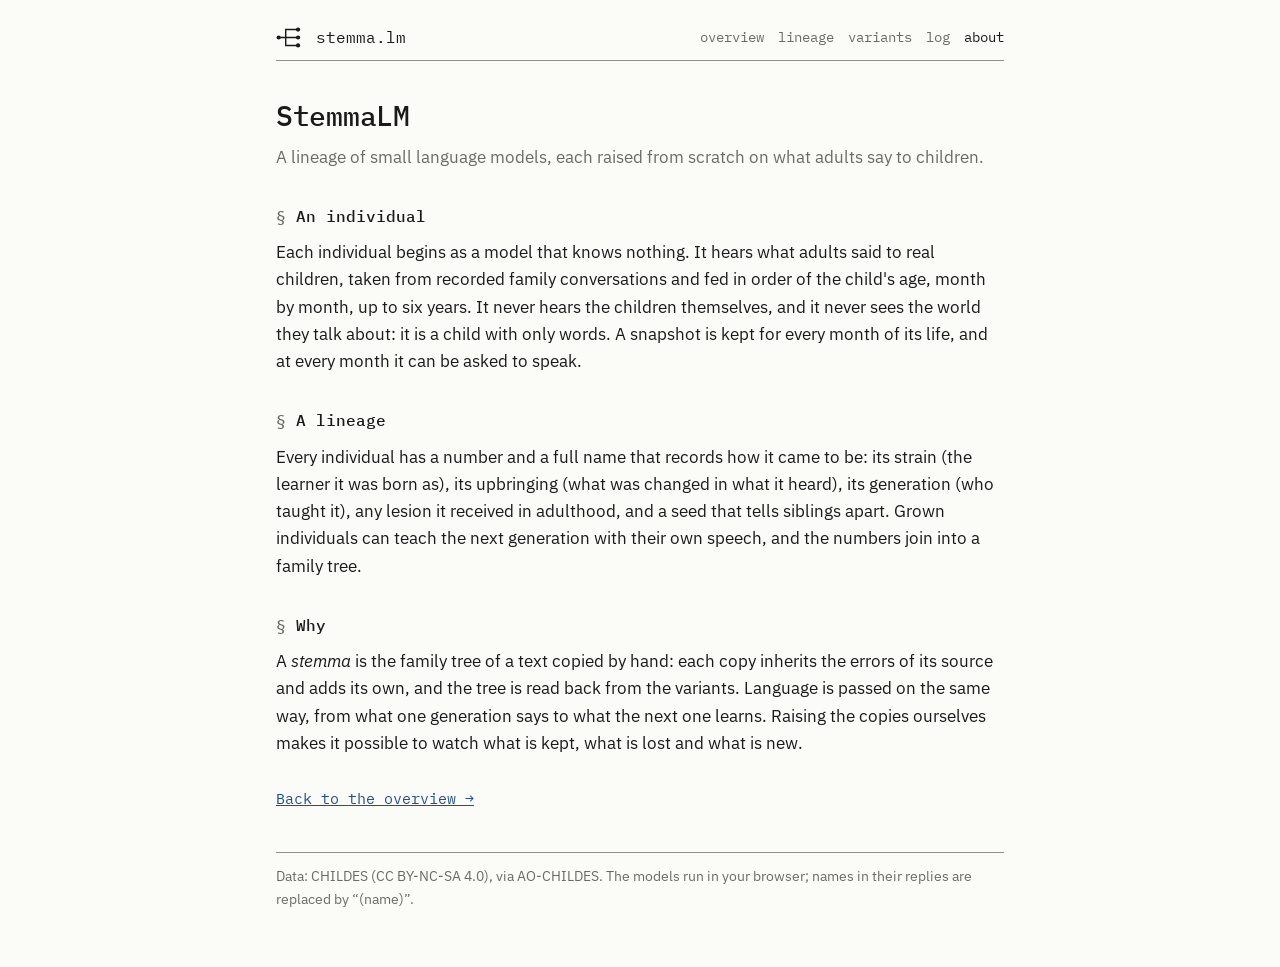
==== about.html @ 17fa03d5 "#10–#12: clones of #1–#3 at 72 months, raised on books plus family speech Co-Authored-By: Claude Opu" ====
<!doctype html>
<html lang="en">
<head>
<meta charset="utf-8">
<meta name="viewport" content="width=device-width,initial-scale=1">
<title>About · StemmaLM</title>
<meta name="description" content="A lineage of small language models, each raised from scratch on what adults say to children.">
<link rel="preconnect" href="https://fonts.googleapis.com">
<link rel="preconnect" href="https://fonts.gstatic.com" crossorigin>
<link rel="stylesheet" href="style.css?v=20261029092525">
<link rel="icon" href="logo.svg" type="image/svg+xml">
</head>
<body>
<div class="wrap">
  <div class="bar"></div>

  <h1>StemmaLM</h1>
  <div class="sub">A lineage of small language models, each raised from scratch on what adults say to children.</div>


  <h2>An individual</h2>
  <p>Each individual begins as a model that knows nothing. It hears what adults said to real children, taken from recorded family conversations and fed in order of the child's age, month by month, up to six years. It never hears the children themselves, and it never sees the world they talk about: it is a child with only words. A snapshot is kept for every month of its life, and at every month it can be asked to speak.</p>

  <h2>A lineage</h2>
  <p>Every individual has a number and a full name that records how it came to be: its strain (the learner it was born as), its upbringing (what was changed in what it heard), its generation (who taught it), any lesion it received in adulthood, and a seed that tells siblings apart. Grown individuals can teach the next generation with their own speech, and the numbers join into a family tree.</p>

  <h2>Why</h2>
  <p>A <em>stemma</em> is the family tree of a text copied by hand: each copy inherits the errors of its source and adds its own, and the tree is read back from the variants. Language is passed on the same way, from what one generation says to what the next one learns. Raising the copies ourselves makes it possible to watch what is kept, what is lost and what is new.</p>

  <a class="next" href="./">Back to the overview →</a>

  <footer>Data: CHILDES (CC BY-NC-SA 4.0), via AO-CHILDES. The models run in your browser; names in their replies are replaced by “(name)”.</footer>
</div>
<script type="module">
import { header } from "./site.js?v=20261029092525";
header("about");
</script>
</body>
</html>
---- style.css ----
@import url("https://fonts.googleapis.com/css2?family=IBM+Plex+Mono:wght@400;500&family=IBM+Plex+Sans:ital,wght@0,400;0,500;1,400&display=swap");
:root {
  --bg: #fbfbf8; --ink: #1a1a1a; --muted: #6a6a66; --rule: #8f8f8a; --faint: #d9d9d3;
  --grid: #ececE6; --head: #efefea; --link: #1f4f8f; --mark: #fff6d6;
  --font-body: "IBM Plex Sans", system-ui, sans-serif;
  --font-id: "IBM Plex Mono", ui-monospace, "SF Mono", Menlo, monospace;
  color-scheme: light;
}
* { box-sizing: border-box; }
body { margin: 0; background: var(--bg); color: var(--ink); font-family: var(--font-body); font-size: 16.5px; line-height: 1.65; }
.wrap { max-width: 760px; margin: 0 auto; padding: 24px 16px 56px; }
a { color: var(--link); }
p { margin: 0 0 12px; }
h1 { font-family: var(--font-id); font-size: 28px; font-weight: 500; margin: 0; letter-spacing: -0.01em; }
h2 { font-family: var(--font-id); font-size: 16px; font-weight: 500; margin: 32px 0 10px; }
h2::before { content: "§ "; color: var(--muted); }
hr { border: 0; border-top: 1px solid var(--rule); margin: 16px 0; }
.id { font-family: var(--font-id); font-size: 0.8em; font-variant-numeric: tabular-nums; }
.muted { color: var(--muted); }
.sub { color: var(--muted); margin-top: 4px; }

/* top bar: logo and wordmark left, links right */
.bar { display: flex; justify-content: space-between; align-items: center; gap: 12px; padding-bottom: 10px; border-bottom: 1px solid var(--rule); margin-bottom: 32px; }
.bar .home { display: flex; align-items: center; gap: 10px; text-decoration: none; color: var(--ink); font-family: var(--font-id); font-size: 16px; }
.bar .home svg { width: 30px; height: 25px; flex: none; }
.bar nav { font-family: var(--font-id); font-size: 13.5px; }
.bar nav a { margin-left: 14px; color: var(--muted); text-decoration: none; }
.bar nav a:hover { color: var(--ink); text-decoration: underline; }
.bar nav a[aria-current="page"] { color: var(--ink); }

/* grid paper: the banner and the lineage figure sit on it */
.paper { border: 1px solid var(--rule); padding: 12px 14px 10px; background-color: var(--bg);
  background-image: linear-gradient(var(--grid) 1px, transparent 1px), linear-gradient(90deg, var(--grid) 1px, transparent 1px);
  background-size: 16px 16px; }
.fig-cap { font-family: var(--font-id); font-size: 12.5px; color: var(--muted); margin: 0 0 6px; }
.fig svg { display: block; width: 100%; height: auto; }
.fig { color: var(--ink); }
.fig a { cursor: pointer; color: var(--ink); }
.fig a:hover text, .fig a:focus text { text-decoration: underline; }

.next { display: inline-block; margin-top: 18px; font-family: var(--font-id); font-size: 14.5px; }

/* individual */
dl.anat { display: grid; grid-template-columns: 7.5rem minmax(0, 1fr); gap: 4px 14px; margin: 8px 0 0; }
dl.anat dt { color: var(--muted); }
dl.anat dd { margin: 0; }
.age { margin: 8px 0 10px; display: grid; gap: 2px; max-width: 520px; }
.age input { width: 100%; accent-color: var(--link); }
.ticks { display: flex; justify-content: space-between; font-family: var(--font-id); font-size: 11px; color: var(--muted); }
.log { border: 1px solid var(--rule); min-height: 150px; max-height: 340px; overflow-y: auto; padding: 10px 12px; display: grid; gap: 4px; align-content: start; }
.line { display: grid; grid-template-columns: 7.5em minmax(0, 1fr); gap: 10px; }
.line .who { font-family: var(--font-id); font-size: 12px; color: var(--muted); padding-top: 3px; }
.line .text { overflow-wrap: anywhere; }
.empty { color: var(--muted); font-style: italic; padding-block: 36px; text-align: center; margin: 0; }
form { display: flex; gap: 8px; margin-top: 10px; }
form input { flex: 1; min-width: 0; font: inherit; color: var(--ink); background: var(--bg); border: 1px solid var(--rule); padding: 3px 6px; }
form button { font: inherit; color: var(--ink); background: var(--head); border: 1px solid var(--rule); padding: 3px 14px; cursor: pointer; }
form :disabled { opacity: 0.5; cursor: not-allowed; }
footer { font-size: 14px; color: var(--muted); margin-top: 40px; border-top: 1px solid var(--rule); padding-top: 12px; }

/* chat: message bubbles */
.chat { border: 1px solid var(--rule); background: var(--bg); max-width: 560px; }
.chat-head { display: flex; align-items: center; gap: 8px; padding: 9px 12px; border-bottom: 1px solid var(--faint); }
.chat-avatar { width: 22px; height: 22px; border-radius: 50%; background: var(--ink); flex: none; }
.chat-name { font-family: var(--font-id); font-weight: 500; }
.chat-sub { font-family: var(--font-id); font-size: 12.5px; color: var(--muted); }
.chat-log { display: flex; flex-direction: column; gap: 3px; padding: 14px 12px; height: 340px; overflow-y: auto; }
.chat-empty { margin: auto; color: var(--muted); font-size: 14px; }
.bubble { max-width: 78%; padding: 7px 12px; border-radius: 18px; line-height: 1.35; font-size: 15.5px; overflow-wrap: anywhere; }
.bubble.me { align-self: flex-end; background: #2f7cf6; color: #fff; }
.bubble.it { align-self: flex-start; background: var(--head); color: var(--ink); }
.bubble.me.tail { border-bottom-right-radius: 5px; margin-bottom: 6px; }
.bubble.it.tail { border-bottom-left-radius: 5px; margin-bottom: 6px; }
.bubble.typing { display: flex; gap: 4px; padding: 11px 13px; }
.bubble.typing span { width: 7px; height: 7px; border-radius: 50%; background: var(--muted); animation: blink 1.2s infinite ease-in-out; }
.bubble.typing span:nth-child(2) { animation-delay: 0.2s; }
.bubble.typing span:nth-child(3) { animation-delay: 0.4s; }
@keyframes blink { 0%, 80%, 100% { opacity: 0.25; } 40% { opacity: 1; } }
@media (prefers-reduced-motion: reduce) { .bubble.typing span { animation: none; opacity: 0.6; } }
.chat-compose { display: flex; gap: 8px; align-items: center; margin: 0; padding: 9px 10px; border-top: 1px solid var(--faint); }
.chat-compose input { flex: 1; min-width: 0; font: inherit; font-size: 15px; color: var(--ink); background: var(--bg); border: 1px solid var(--rule); border-radius: 18px; padding: 6px 14px; }
.chat-compose input:focus-visible { outline: 2px solid #2f7cf6; outline-offset: 0; }
.chat-compose button { width: 32px; height: 32px; flex: none; border-radius: 50%; border: 0; background: #2f7cf6; color: #fff; font-size: 17px; line-height: 1; cursor: pointer; padding: 0; }
.chat-compose button:disabled { opacity: 0.4; cursor: default; }

/* overview: a wider page with a hero, tiles, a registry table and two columns */
.wrap.wide { max-width: 1120px; }
.hero { display: grid; grid-template-columns: minmax(0, 0.9fr) minmax(0, 1.1fr); gap: 28px; align-items: start; }
.hero .lede { color: var(--ink); margin-top: 14px; }
.hero .links a { margin-right: 16px; font-family: var(--font-id); font-size: 14px; }
.hero-fig { margin-top: 4px; }
.tiles { display: grid; grid-template-columns: repeat(6, minmax(0, 1fr)); gap: 0; margin-top: 30px; border: 1px solid var(--rule); }
.tile { padding: 12px 14px; border-right: 1px solid var(--faint); }
.tile:last-child { border-right: 0; }
.tile-v { font-family: var(--font-id); font-size: 22px; font-weight: 500; letter-spacing: -0.01em; }
.tile-k { font-size: 13px; color: var(--muted); margin-top: 2px; }
.tbl-wrap { overflow-x: auto; }
table.reg { border-collapse: collapse; width: 100%; min-width: 760px; font-size: 14.5px; }
.reg th { font-family: var(--font-id); font-size: 12.5px; font-weight: 500; text-align: left; color: var(--muted);
  border-top: 1.5px solid var(--ink); border-bottom: 1px solid var(--ink); padding: 6px 10px 6px 0; white-space: nowrap; }
.reg td { padding: 6px 10px 6px 0; border-bottom: 1px solid var(--faint); white-space: nowrap; vertical-align: middle; }
.reg tbody tr { cursor: pointer; }
.reg tbody tr:hover td, .reg tbody tr:focus-visible td { background: var(--mark); outline: none; }
.reg tbody tr:last-child td { border-bottom: 1.5px solid var(--ink); }
.reg .mono, .mono { font-family: var(--font-id); font-size: 0.86em; }
.reg .num, .reg th.num { text-align: right; font-family: var(--font-id); font-variant-numeric: tabular-nums; }
.reg .spark { color: var(--ink); line-height: 0; }
.tbl-note { font-size: 13px; color: var(--muted); margin-top: 6px; }
.cols { display: grid; grid-template-columns: minmax(0, 1fr) minmax(0, 1fr); gap: 36px; }
.latest { list-style: none; padding: 0; margin: 0; }
.latest li { padding: 8px 0; border-bottom: 1px solid var(--faint); }
.latest a { text-decoration: none; color: var(--ink); }
.latest a:hover { text-decoration: underline; }
.log-id { color: var(--muted); margin-right: 6px; }
.steps { list-style: none; padding: 0; margin: 0; counter-reset: s; }
.steps li { padding: 8px 0 8px 0; border-bottom: 1px solid var(--faint); }
.step-k { display: inline-block; min-width: 4.6rem; font-family: var(--font-id); font-size: 13px; color: var(--muted); }
.prov { display: flex; flex-wrap: wrap; gap: 6px 22px; font-family: var(--font-id); font-size: 12px; }
@media (max-width: 860px) {
  .hero, .cols { grid-template-columns: minmax(0, 1fr); }
  .tiles { grid-template-columns: repeat(3, minmax(0, 1fr)); }
  .tile:nth-child(3) { border-right: 0; }
  .tile:nth-child(-n+3) { border-bottom: 1px solid var(--faint); }
}
@media (max-width: 560px) {
  .bar { flex-wrap: wrap; row-gap: 6px; }
  .bar nav a { margin-left: 0; margin-right: 12px; font-size: 13px; }
}

/* the lineage map */
.map { position: relative; height: var(--map-h, 340px); border: 1px solid var(--rule); background: var(--bg); overflow: hidden; }
.map > svg { display: block; width: 100%; height: 100%; touch-action: none; cursor: grab; user-select: none; -webkit-user-select: none; }
.map.dragging > svg { cursor: grabbing; }
.map a { cursor: pointer; }
.map-ui { position: absolute; right: 8px; top: 8px; display: flex; flex-direction: column; border: 1px solid var(--rule); background: var(--bg); }
.map-ui button { width: 28px; height: 28px; border: 0; border-bottom: 1px solid var(--faint); background: none; color: var(--ink); font: 15px/1 var(--font-id); cursor: pointer; padding: 0; }
.map-ui button:last-child { border-bottom: 0; }
.map-ui button:hover { background: var(--head); }
.map-hint { position: absolute; left: 50%; bottom: 8px; transform: translateX(-50%); font: 11.5px var(--font-id); color: var(--muted); background: var(--bg); border: 1px solid var(--faint); padding: 2px 8px; opacity: 0; transition: opacity .2s; pointer-events: none; white-space: nowrap; }
.map.show-hint .map-hint { opacity: 1; }
.map-card { position: absolute; width: 236px; background: var(--bg); border: 1px solid var(--ink); box-shadow: 3px 3px 0 var(--faint); padding: 10px 12px; font-size: 13px; line-height: 1.45; z-index: 2; }
.map-card .card-n { font: 500 18px var(--font-id); }
.map-card .card-id { font: 12px var(--font-id); color: var(--muted); margin-bottom: 6px; }
.map-card .kv { display: flex; justify-content: space-between; gap: 10px; border-top: 1px dotted var(--faint); padding: 2px 0; }
.map-card .kv span:first-child { color: var(--muted); }
.map-card .kv span:last-child { font-family: var(--font-id); font-size: 12px; text-align: right; }
.map-card .card-spark { display: flex; align-items: center; gap: 6px; margin-top: 6px; font: 11px var(--font-id); color: var(--muted); }
.map-card .card-spark svg { width: 120px; height: 24px; color: var(--ink); }
.map-card .card-go { display: inline-block; margin-top: 6px; font: 12.5px var(--font-id); }
@media (max-width: 560px) { .map { --map-h: 280px; } }

.map-legend { display: flex; flex-wrap: wrap; gap: 2px 16px; padding: 6px 0 0; font: 11.5px/1.6 var(--font-id); color: var(--muted); }
.map-legend div { display: flex; align-items: center; gap: 6px; }
.map-legend svg { color: var(--ink); width: 26px; height: 12px; flex: none; }
.map-hint { bottom: auto; top: 8px; }

/* variants */
.var-top { align-items: start; }
.var-tools { display: flex; flex-wrap: wrap; gap: 8px 18px; align-items: center; font: 13px var(--font-id); margin-bottom: 8px; }
.var-tools select, .var-tools input { font: 13px var(--font-id); padding: 3px 6px; border: 1px solid var(--rule); background: var(--bg); color: var(--ink); }
.reg.var tr { cursor: pointer; }
.reg.var tr.on td { background: var(--mark); }
.kv-big { display: flex; gap: 24px; margin: 6px 0 10px; flex-wrap: wrap; }
.kv-big div { display: flex; flex-direction: column; }
.kv-big .big { font: 500 28px var(--font-id); }
.kv-big span:last-child { font-size: 13px; color: var(--muted); }
.dose { display: grid; grid-template-columns: 64px 1fr 56px; gap: 8px; align-items: center; font-size: 12.5px; margin: 2px 0; }
.dose-bar { height: 10px; border: 1px solid var(--rule); }
.dose-bar span { display: block; height: 100%; background: var(--ink); }
.muted { color: var(--muted); }
.small { font-size: 12.5px; }
@media (max-width: 560px) { .bar nav { display: flex; flex-wrap: wrap; row-gap: 2px; } }
.reg.var tr.ex-row { cursor: default; }
.reg.var tr.ex-row td { background: var(--bg); padding: 10px 8px 14px; white-space: normal; }
.ex-grid { display: grid; grid-template-columns: repeat(3, minmax(0, 1fr)); gap: 18px; }
.ex-col h3 { font: 500 12.5px var(--font-id); margin: 0 0 6px; color: var(--muted); }
.ex-item { border-left: 2px solid var(--faint); padding: 2px 0 2px 8px; margin: 0 0 8px; font-size: 13.5px; line-height: 1.45; }
.ex-meta { font: 11px var(--font-id); color: var(--muted); }
.ex-ctx { color: var(--muted); }
.sent mark { background: var(--mark); color: var(--ink); outline: 1px solid #e3c25b; padding: 0 1px; }
.sent .lapse { text-decoration: underline; text-decoration-thickness: 1.5px; text-underline-offset: 2px; }
@media (max-width: 820px) { .ex-grid { grid-template-columns: minmax(0, 1fr); } }
@media (max-width: 820px) { .reg.var tr.ex-row td > * { position: sticky; left: 0; max-width: calc(100vw - 48px); } }
.edge-pick { display: inline-flex; border: 1px solid var(--rule); }
.edge-pick button { font: 13px var(--font-id); padding: 3px 10px; border: 0; border-right: 1px solid var(--rule); background: var(--bg); color: var(--ink); cursor: pointer; }
.edge-pick button:last-child { border-right: 0; }
.edge-pick button.on { background: var(--ink); color: var(--bg); }
.ex-grid.four { grid-template-columns: repeat(4, minmax(0, 1fr)); }
@media (max-width: 1000px) { .ex-grid.four { grid-template-columns: repeat(2, minmax(0, 1fr)); } }
@media (max-width: 620px) { .ex-grid.four { grid-template-columns: minmax(0, 1fr); } }
.reg td.strong { font-weight: 500; }
.dose { grid-template-columns: 112px 1fr 150px; }

/* life phases on the age slider */
:root { --p0: #cfcfc6; --p1: #8fb0e6; --p2: #93d1b2; }
.age input[type=range] { -webkit-appearance: none; appearance: none; height: 6px; border-radius: 3px; }
.age input[type=range]::-webkit-slider-thumb { -webkit-appearance: none; width: 16px; height: 16px; border-radius: 50%; background: var(--ink); border: 2px solid var(--bg); cursor: pointer; }
.age input[type=range]::-moz-range-thumb { width: 14px; height: 14px; border-radius: 50%; background: var(--ink); border: 2px solid var(--bg); cursor: pointer; }
.age input[type=range]::-moz-range-track { background: transparent; }
.phases { display: flex; font: 11px var(--font-id); color: var(--muted); margin-top: 2px; }
.phases span { border-top: 3px solid; padding-top: 2px; white-space: nowrap; overflow: hidden; text-overflow: ellipsis; }
.phases .p0 { border-color: var(--p0); }
.phases .p1 { border-color: var(--p1); }
.phases .p2 { border-color: var(--p2); }
.cmp-ages { display: flex; gap: 16px; flex-wrap: wrap; font: 13px var(--font-id); margin-bottom: 8px; }
.cmp-ages select { font: 13px var(--font-id); padding: 3px 6px; border: 1px solid var(--rule); background: var(--bg); color: var(--ink); }
.cmp-compose { border: 1px solid var(--rule); }
.cmp-log { margin-top: 10px; }
.cmp-item { border-top: 1px solid var(--faint); padding: 8px 0; }
.cmp-adult { font-size: 14.5px; margin-bottom: 6px; }
.cmp-pair { display: grid; grid-template-columns: minmax(0, 1fr) minmax(0, 1fr); gap: 12px; }
.cmp-cell { border-left: 2px solid var(--faint); padding-left: 8px; font-size: 14.5px; line-height: 1.45; }
.ind-top, .ind-talk { align-items: start; }
.ind-talk .chat, .ind-talk .age { max-width: none; }
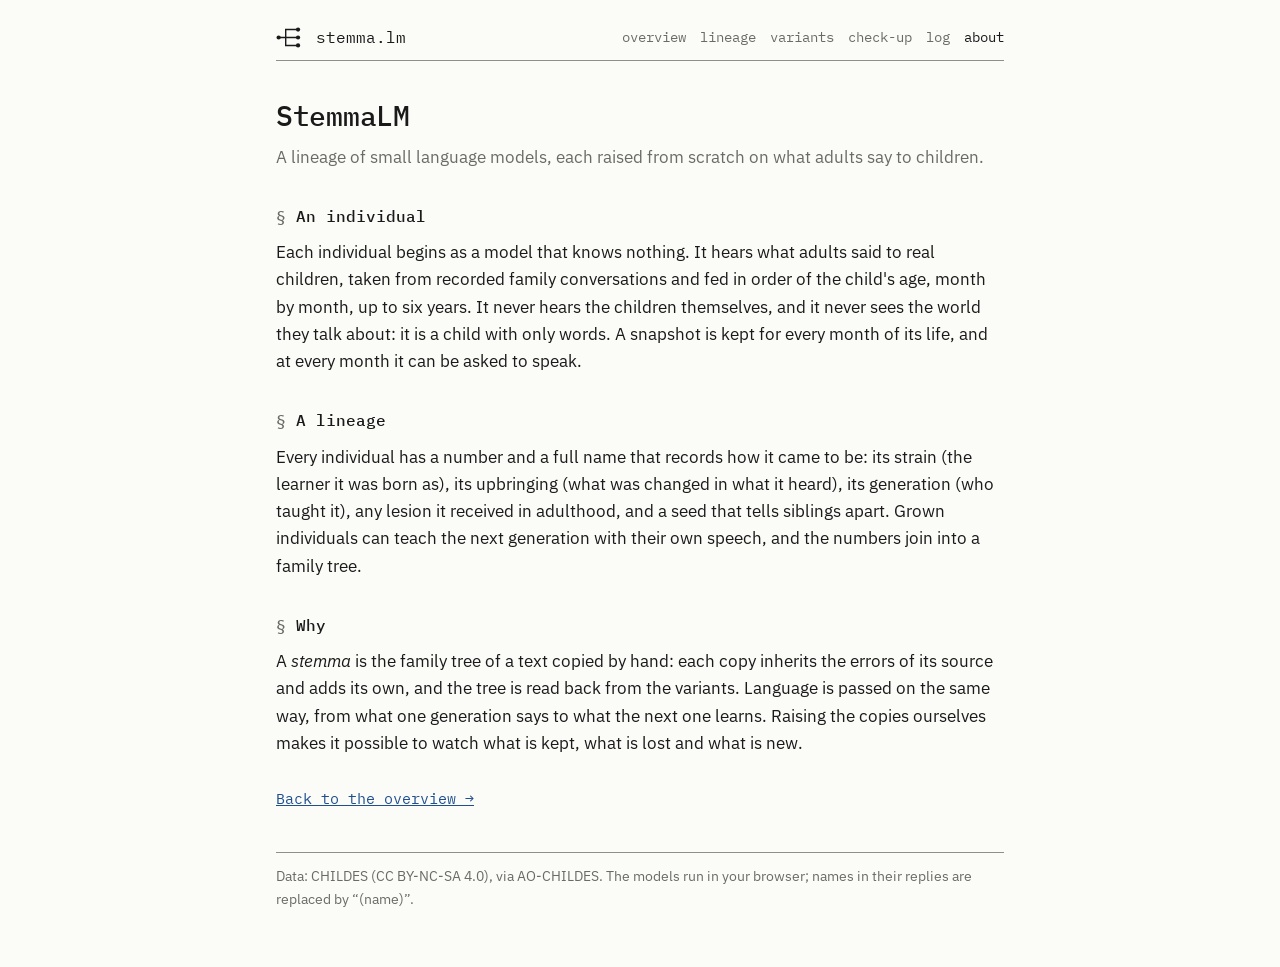
==== commit f77478d8: "Check-up page: agreement, past tense and plural over age Co-Authored-By: Claude Opus 5.5 <noreply@an" ====
--- a/about.html
+++ b/about.html
@@ -7,7 +7,7 @@
 <meta name="description" content="A lineage of small language models, each raised from scratch on what adults say to children.">
 <link rel="preconnect" href="https://fonts.googleapis.com">
 <link rel="preconnect" href="https://fonts.gstatic.com" crossorigin>
-<link rel="stylesheet" href="style.css?v=20261029092525">
+<link rel="stylesheet" href="style.css?v=20261029104703">
 <link rel="icon" href="logo.svg" type="image/svg+xml">
 </head>
 <body>
@@ -32,7 +32,7 @@
   <footer>Data: CHILDES (CC BY-NC-SA 4.0), via AO-CHILDES. The models run in your browser; names in their replies are replaced by “(name)”.</footer>
 </div>
 <script type="module">
-import { header } from "./site.js?v=20261029092525";
+import { header } from "./site.js?v=20261029104703";
 header("about");
 </script>
 </body>
--- a/style.css
+++ b/style.css
@@ -212,3 +212,19 @@
 .cmp-cell { border-left: 2px solid var(--faint); padding-left: 8px; font-size: 14.5px; line-height: 1.45; }
 .ind-top, .ind-talk { align-items: start; }
 .ind-talk .chat, .ind-talk .age { max-width: none; }
+
+/* check-up */
+.ck-lede { max-width: 74ch; }
+.ck-tools { display: flex; flex-wrap: wrap; gap: 6px; margin: 14px 0 10px; }
+.ck-tools button { display: inline-flex; align-items: center; gap: 6px; font: 12.5px var(--font-id); padding: 3px 9px; border: 1px solid var(--rule); background: var(--bg); color: var(--muted); cursor: pointer; }
+.ck-tools button.on { color: var(--ink); border-color: var(--ink); }
+.ck-tools .sw { width: 14px; height: 3px; display: inline-block; }
+.ck-tools button:not(.on) .sw { opacity: 0.25; }
+.ck-grid { display: grid; grid-template-columns: repeat(3, minmax(0, 1fr)); gap: 22px 26px; }
+@media (max-width: 960px) { .ck-grid { grid-template-columns: repeat(2, minmax(0, 1fr)); } }
+@media (max-width: 600px) { .ck-grid { grid-template-columns: minmax(0, 1fr); } }
+.ck-panel h3 { font: 500 14px var(--font-id); margin: 0 0 2px; }
+.ck-ex { font-size: 12.5px; margin: 0 0 4px; min-height: 2.6em; }
+.ck-panel svg { width: 100%; height: auto; display: block; }
+.ck-panel .ax { font: 10px var(--font-id); fill: var(--muted); }
+.ck-line:hover { stroke-width: 2.4; opacity: 1; }
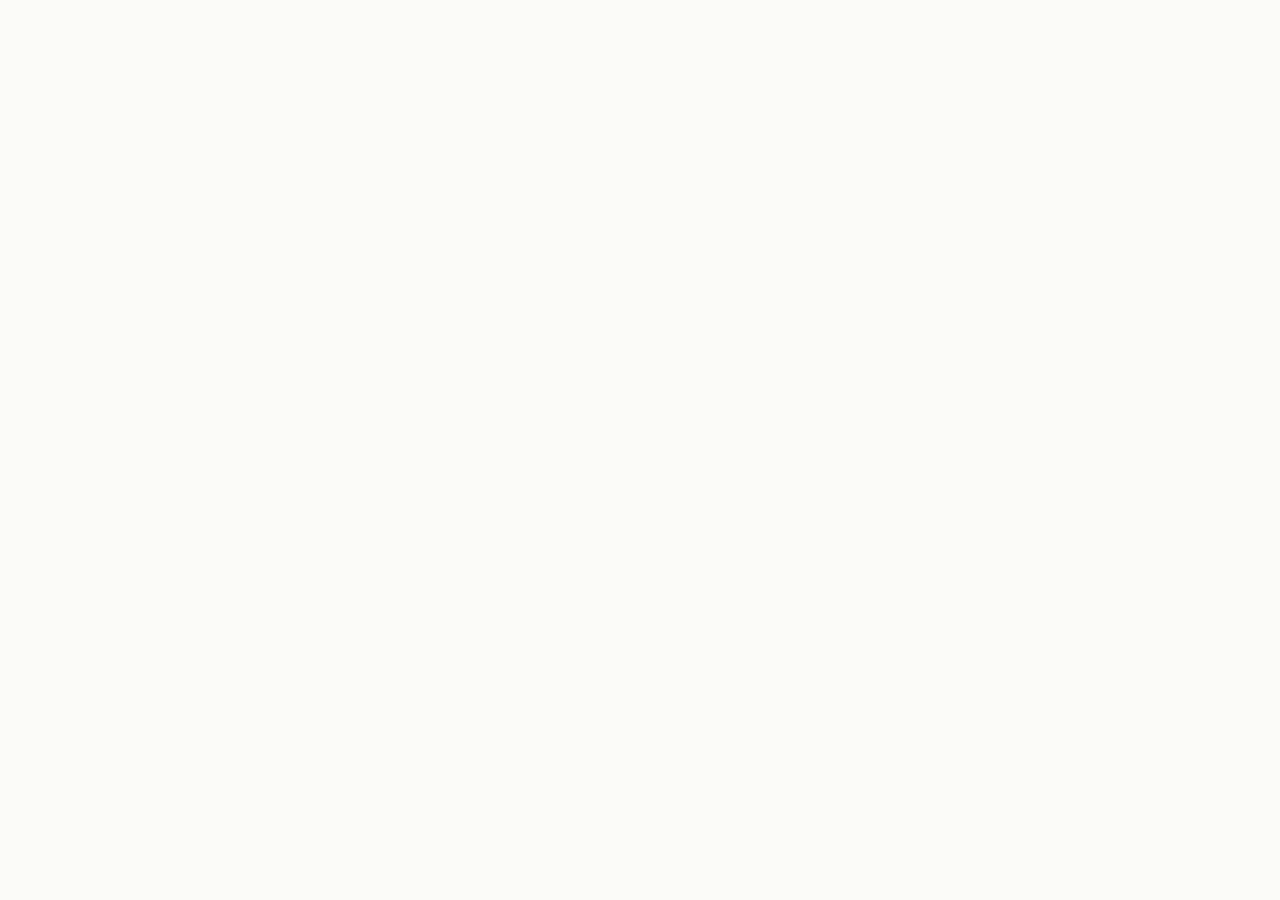
==== commit bb5ec876: "About folded into the overview; zoom controls under the map Co-Authored-By: Claude Opus 5.5 <noreply" ====
--- a/about.html
+++ b/about.html
@@ -1,39 +1,3 @@
 <!doctype html>
-<html lang="en">
-<head>
-<meta charset="utf-8">
-<meta name="viewport" content="width=device-width,initial-scale=1">
-<title>About · StemmaLM</title>
-<meta name="description" content="A lineage of small language models, each raised from scratch on what adults say to children.">
-<link rel="preconnect" href="https://fonts.googleapis.com">
-<link rel="preconnect" href="https://fonts.gstatic.com" crossorigin>
-<link rel="stylesheet" href="style.css?v=20261029104703">
-<link rel="icon" href="logo.svg" type="image/svg+xml">
-</head>
-<body>
-<div class="wrap">
-  <div class="bar"></div>
-
-  <h1>StemmaLM</h1>
-  <div class="sub">A lineage of small language models, each raised from scratch on what adults say to children.</div>
-
-
-  <h2>An individual</h2>
-  <p>Each individual begins as a model that knows nothing. It hears what adults said to real children, taken from recorded family conversations and fed in order of the child's age, month by month, up to six years. It never hears the children themselves, and it never sees the world they talk about: it is a child with only words. A snapshot is kept for every month of its life, and at every month it can be asked to speak.</p>
-
-  <h2>A lineage</h2>
-  <p>Every individual has a number and a full name that records how it came to be: its strain (the learner it was born as), its upbringing (what was changed in what it heard), its generation (who taught it), any lesion it received in adulthood, and a seed that tells siblings apart. Grown individuals can teach the next generation with their own speech, and the numbers join into a family tree.</p>
-
-  <h2>Why</h2>
-  <p>A <em>stemma</em> is the family tree of a text copied by hand: each copy inherits the errors of its source and adds its own, and the tree is read back from the variants. Language is passed on the same way, from what one generation says to what the next one learns. Raising the copies ourselves makes it possible to watch what is kept, what is lost and what is new.</p>
-
-  <a class="next" href="./">Back to the overview →</a>
-
-  <footer>Data: CHILDES (CC BY-NC-SA 4.0), via AO-CHILDES. The models run in your browser; names in their replies are replaced by “(name)”.</footer>
-</div>
-<script type="module">
-import { header } from "./site.js?v=20261029104703";
-header("about");
-</script>
-</body>
-</html>
+<html lang="en"><head><meta charset="utf-8"><meta http-equiv="refresh" content="0; url=./#about"><title>StemmaLM</title><link rel="canonical" href="./#about"></head>
+<body><p><a href="./#about">StemmaLM — about</a></p></body></html>
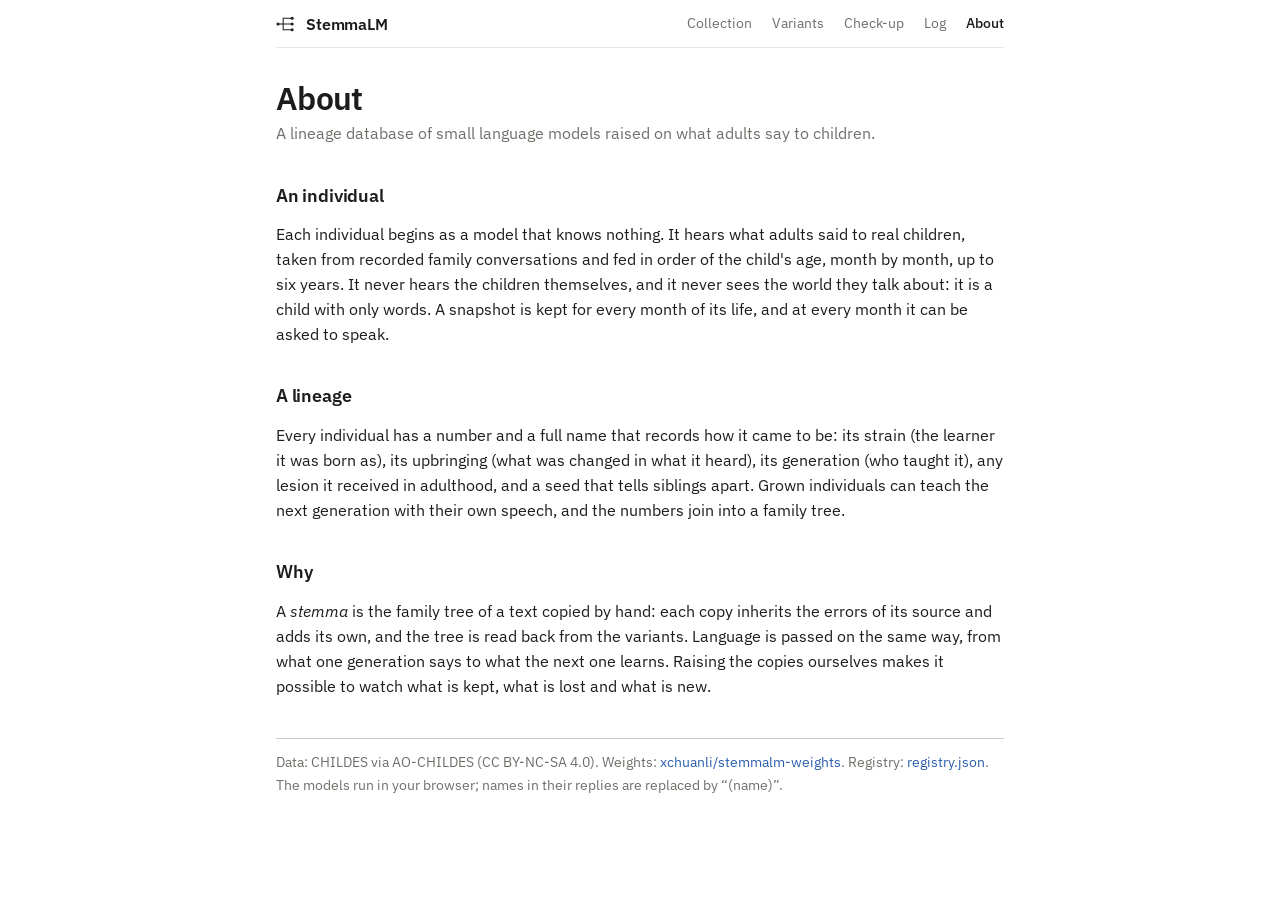
==== commit 79195d23: "Collection homepage: index, lineage and record linked; About page; aligned check-up pairs Co-Authore" ====
--- a/about.html
+++ b/about.html
@@ -1,3 +1,36 @@
 <!doctype html>
-<html lang="en"><head><meta charset="utf-8"><meta http-equiv="refresh" content="0; url=./#about"><title>StemmaLM</title><link rel="canonical" href="./#about"></head>
-<body><p><a href="./#about">StemmaLM — about</a></p></body></html>
+<html lang="en">
+<head>
+<meta charset="utf-8">
+<meta name="viewport" content="width=device-width,initial-scale=1">
+<title>About · StemmaLM</title>
+<link rel="stylesheet" href="style.css?v=20261029131443">
+<link rel="icon" href="logo.svg" type="image/svg+xml">
+</head>
+<body>
+<div class="wrap">
+  <div class="bar"></div>
+  <h1>About</h1>
+  <p class="sub">A lineage database of small language models raised on what adults say to children.</p>
+
+    <div>
+      <h2>An individual</h2>
+      <p>Each individual begins as a model that knows nothing. It hears what adults said to real children, taken from recorded family conversations and fed in order of the child's age, month by month, up to six years. It never hears the children themselves, and it never sees the world they talk about: it is a child with only words. A snapshot is kept for every month of its life, and at every month it can be asked to speak.</p>
+    </div>
+    <div>
+      <h2>A lineage</h2>
+      <p>Every individual has a number and a full name that records how it came to be: its strain (the learner it was born as), its upbringing (what was changed in what it heard), its generation (who taught it), any lesion it received in adulthood, and a seed that tells siblings apart. Grown individuals can teach the next generation with their own speech, and the numbers join into a family tree.</p>
+    </div>
+    <div>
+      <h2>Why</h2>
+      <p>A <em>stemma</em> is the family tree of a text copied by hand: each copy inherits the errors of its source and adds its own, and the tree is read back from the variants. Language is passed on the same way, from what one generation says to what the next one learns. Raising the copies ourselves makes it possible to watch what is kept, what is lost and what is new.</p>
+    </div>
+  
+  <footer>Data: CHILDES via AO-CHILDES (CC BY-NC-SA 4.0). Weights: <a href="https://huggingface.co/xchuanli/stemmalm-weights">xchuanli/stemmalm-weights</a>. Registry: <a href="registry.json">registry.json</a>. The models run in your browser; names in their replies are replaced by “(name)”.</footer>
+</div>
+<script type="module">
+import { header } from "./site.js?v=20261029131443";
+header("about");
+</script>
+</body>
+</html>
--- a/style.css
+++ b/style.css
@@ -0,0 +1,245 @@
+@import url("https://fonts.googleapis.com/css2?family=IBM+Plex+Mono:wght@400;500&family=IBM+Plex+Sans:ital,wght@0,400;0,500;0,600;1,400&display=swap");
+:root {
+  --bg: #ffffff; --ink: #1c1c1a; --muted: #6f6f6a; --rule: #c9c8c2; --faint: #e7e6e1;
+  --grid: #f1f0ec; --head: #f6f5f1; --link: #2b5fae; --mark: #fff3cf;
+  --font-body: "IBM Plex Sans", system-ui, sans-serif;
+  --font-id: "IBM Plex Mono", ui-monospace, "SF Mono", Menlo, monospace;
+  color-scheme: light;
+}
+* { box-sizing: border-box; }
+body { margin: 0; background: var(--bg); color: var(--ink); font-family: var(--font-body); font-size: 15.5px; line-height: 1.6; }
+.wrap { max-width: 760px; margin: 0 auto; padding: 24px 16px 56px; }
+a { color: var(--link); text-decoration: none; }
+a:hover { text-decoration: underline; }
+p { margin: 0 0 12px; }
+h1 { font-family: var(--font-body); font-size: 32px; font-weight: 600; margin: 0; letter-spacing: -0.02em; line-height: 1.15; }
+h2 { font-family: var(--font-body); font-size: 18px; font-weight: 600; margin: 36px 0 12px; letter-spacing: -0.01em; }
+hr { border: 0; border-top: 1px solid var(--rule); margin: 16px 0; }
+.id { font-family: var(--font-id); font-size: 0.8em; font-variant-numeric: tabular-nums; }
+.muted { color: var(--muted); }
+.sub { color: var(--muted); margin-top: 4px; }
+
+/* top bar: logo and wordmark left, links right */
+.bar { display: flex; justify-content: space-between; align-items: center; gap: 12px; height: 48px; border-bottom: 1px solid var(--faint); margin: -24px 0 32px; }
+.bar .home { display: flex; align-items: center; gap: 8px; text-decoration: none; color: var(--ink); font: 600 16px var(--font-body); letter-spacing: -0.01em; }
+.bar .home svg { width: 22px; height: 18px; flex: none; }
+.bar nav { font-family: var(--font-body); font-size: 13.5px; }
+.bar nav a { margin-left: 20px; color: var(--muted); text-decoration: none; }
+.bar nav a:hover { color: var(--ink); text-decoration: underline; }
+.bar nav a[aria-current="page"] { color: var(--ink); font-weight: 500; }
+
+/* grid paper: the banner and the lineage figure sit on it */
+.paper { border: 1px solid var(--rule); padding: 12px 14px 10px; background-color: var(--bg);
+  background-image: linear-gradient(var(--grid) 1px, transparent 1px), linear-gradient(90deg, var(--grid) 1px, transparent 1px);
+  background-size: 16px 16px; }
+.fig-cap { font-family: var(--font-body); font-size: 13px; color: var(--muted); margin: 0 0 6px; }
+.fig svg { display: block; width: 100%; height: auto; }
+.fig { color: var(--ink); }
+.fig a { cursor: pointer; color: var(--ink); }
+.fig a:hover text, .fig a:focus text { text-decoration: underline; }
+
+.next { display: inline-block; margin-top: 18px; font-family: var(--font-id); font-size: 14.5px; }
+
+/* individual */
+dl.anat { display: grid; grid-template-columns: 7.5rem minmax(0, 1fr); gap: 4px 14px; margin: 8px 0 0; }
+dl.anat dt { color: var(--muted); }
+dl.anat dd { margin: 0; }
+.age { margin: 8px 0 10px; display: grid; gap: 2px; max-width: 520px; }
+.age input { width: 100%; accent-color: var(--link); }
+.ticks { display: flex; justify-content: space-between; font-family: var(--font-id); font-size: 11px; color: var(--muted); }
+.log { border: 1px solid var(--rule); min-height: 150px; max-height: 340px; overflow-y: auto; padding: 10px 12px; display: grid; gap: 4px; align-content: start; }
+.line { display: grid; grid-template-columns: 7.5em minmax(0, 1fr); gap: 10px; }
+.line .who { font-family: var(--font-id); font-size: 12px; color: var(--muted); padding-top: 3px; }
+.line .text { overflow-wrap: anywhere; }
+.empty { color: var(--muted); font-style: italic; padding-block: 36px; text-align: center; margin: 0; }
+form { display: flex; gap: 8px; margin-top: 10px; }
+form input { flex: 1; min-width: 0; font: inherit; color: var(--ink); background: var(--bg); border: 1px solid var(--rule); padding: 3px 6px; }
+form button { font: inherit; color: var(--ink); background: var(--head); border: 1px solid var(--rule); padding: 3px 14px; cursor: pointer; }
+form :disabled { opacity: 0.5; cursor: not-allowed; }
+footer { font-size: 14px; color: var(--muted); margin-top: 40px; border-top: 1px solid var(--rule); padding-top: 12px; }
+
+/* chat: message bubbles */
+.chat { border: 1px solid var(--rule); background: var(--bg); max-width: 560px; }
+.chat-head { display: flex; align-items: center; gap: 8px; padding: 9px 12px; border-bottom: 1px solid var(--faint); }
+.chat-avatar { width: 22px; height: 22px; border-radius: 50%; background: var(--ink); flex: none; }
+.chat-name { font-family: var(--font-id); font-weight: 500; }
+.chat-sub { font-family: var(--font-id); font-size: 12.5px; color: var(--muted); }
+.chat-log { display: flex; flex-direction: column; gap: 3px; padding: 14px 12px; height: 340px; overflow-y: auto; }
+.chat-empty { margin: auto; color: var(--muted); font-size: 14px; }
+.bubble { max-width: 78%; padding: 7px 12px; border-radius: 18px; line-height: 1.35; font-size: 15.5px; overflow-wrap: anywhere; }
+.bubble.me { align-self: flex-end; background: #2f7cf6; color: #fff; }
+.bubble.it { align-self: flex-start; background: var(--head); color: var(--ink); }
+.bubble.me.tail { border-bottom-right-radius: 5px; margin-bottom: 6px; }
+.bubble.it.tail { border-bottom-left-radius: 5px; margin-bottom: 6px; }
+.bubble.typing { display: flex; gap: 4px; padding: 11px 13px; }
+.bubble.typing span { width: 7px; height: 7px; border-radius: 50%; background: var(--muted); animation: blink 1.2s infinite ease-in-out; }
+.bubble.typing span:nth-child(2) { animation-delay: 0.2s; }
+.bubble.typing span:nth-child(3) { animation-delay: 0.4s; }
+@keyframes blink { 0%, 80%, 100% { opacity: 0.25; } 40% { opacity: 1; } }
+@media (prefers-reduced-motion: reduce) { .bubble.typing span { animation: none; opacity: 0.6; } }
+.chat-compose { display: flex; gap: 8px; align-items: center; margin: 0; padding: 9px 10px; border-top: 1px solid var(--faint); }
+.chat-compose input { flex: 1; min-width: 0; font: inherit; font-size: 15px; color: var(--ink); background: var(--bg); border: 1px solid var(--rule); border-radius: 18px; padding: 6px 14px; }
+.chat-compose input:focus-visible { outline: 2px solid #2f7cf6; outline-offset: 0; }
+.chat-compose button { width: 32px; height: 32px; flex: none; border-radius: 50%; border: 0; background: #2f7cf6; color: #fff; font-size: 17px; line-height: 1; cursor: pointer; padding: 0; }
+.chat-compose button:disabled { opacity: 0.4; cursor: default; }
+
+/* overview: a wider page with a hero, tiles, a registry table and two columns */
+.wrap.wide { max-width: 1120px; }
+.hero { display: grid; grid-template-columns: minmax(0, 0.9fr) minmax(0, 1.1fr); gap: 28px; align-items: start; }
+.hero .lede { color: var(--ink); margin-top: 14px; }
+.hero .links a { margin-right: 16px; font-family: var(--font-id); font-size: 14px; }
+.hero-fig { margin-top: 4px; }
+.tiles { display: grid; grid-template-columns: repeat(6, minmax(0, 1fr)); gap: 0; margin-top: 30px; border: 1px solid var(--rule); }
+.tile { padding: 12px 14px; border-right: 1px solid var(--faint); }
+.tile:last-child { border-right: 0; }
+.tile-v { font-family: var(--font-id); font-size: 22px; font-weight: 500; letter-spacing: -0.01em; }
+.tile-k { font-size: 13px; color: var(--muted); margin-top: 2px; }
+.tbl-wrap { overflow-x: auto; }
+table.reg { border-collapse: collapse; width: 100%; min-width: 760px; font-size: 14.5px; }
+.reg th { font-family: var(--font-id); font-size: 12.5px; font-weight: 500; text-align: left; color: var(--muted);
+  border-top: 1.5px solid var(--ink); border-bottom: 1px solid var(--ink); padding: 6px 10px 6px 0; white-space: nowrap; }
+.reg td { padding: 6px 10px 6px 0; border-bottom: 1px solid var(--faint); white-space: nowrap; vertical-align: middle; }
+.reg tbody tr { cursor: pointer; }
+.reg tbody tr:hover td, .reg tbody tr:focus-visible td { background: var(--mark); outline: none; }
+.reg tbody tr:last-child td { border-bottom: 1.5px solid var(--ink); }
+.reg .mono, .mono { font-family: var(--font-id); font-size: 0.86em; }
+.reg .num, .reg th.num { text-align: right; font-family: var(--font-id); font-variant-numeric: tabular-nums; }
+.reg .spark { color: var(--ink); line-height: 0; }
+.tbl-note { font-size: 13px; color: var(--muted); margin-top: 6px; }
+.cols { display: grid; grid-template-columns: minmax(0, 1fr) minmax(0, 1fr); gap: 36px; }
+.latest { list-style: none; padding: 0; margin: 0; }
+.latest li { padding: 8px 0; border-bottom: 1px solid var(--faint); }
+.latest a { text-decoration: none; color: var(--ink); }
+.latest a:hover { text-decoration: underline; }
+.log-id { color: var(--muted); margin-right: 6px; }
+.steps { list-style: none; padding: 0; margin: 0; counter-reset: s; }
+.steps li { padding: 8px 0 8px 0; border-bottom: 1px solid var(--faint); }
+.step-k { display: inline-block; min-width: 4.6rem; font-family: var(--font-id); font-size: 13px; color: var(--muted); }
+.prov { display: flex; flex-wrap: wrap; gap: 6px 22px; font-family: var(--font-id); font-size: 12px; }
+@media (max-width: 860px) {
+  .hero, .cols { grid-template-columns: minmax(0, 1fr); }
+  .tiles { grid-template-columns: repeat(3, minmax(0, 1fr)); }
+  .tile:nth-child(3) { border-right: 0; }
+  .tile:nth-child(-n+3) { border-bottom: 1px solid var(--faint); }
+}
+@media (max-width: 560px) {
+  .bar { flex-wrap: wrap; row-gap: 6px; }
+  .bar nav a { margin-left: 0; margin-right: 12px; font-size: 13px; }
+}
+
+/* the lineage map */
+.map { position: relative; height: var(--map-h, 340px); border: 1px solid var(--rule); background: var(--bg); overflow: hidden; }
+.map > svg { display: block; width: 100%; height: 100%; touch-action: none; cursor: grab; user-select: none; -webkit-user-select: none; }
+.map.dragging > svg { cursor: grabbing; }
+.map a { cursor: pointer; }
+.map-foot { display: flex; justify-content: space-between; align-items: flex-start; gap: 12px; }
+.map-ui { display: flex; flex: none; margin-top: 6px; border: 1px solid var(--faint); background: var(--bg); }
+.map-ui button { min-width: 26px; height: 22px; border: 0; border-right: 1px solid var(--faint); background: none; color: var(--muted); font: 12.5px/1 var(--font-id); cursor: pointer; padding: 0 6px; }
+.map-ui button:last-child { border-right: 0; }
+.map-ui button:hover { color: var(--ink); }
+.map-ui button:hover { background: var(--head); }
+.map-hint { position: absolute; left: 50%; bottom: 8px; transform: translateX(-50%); font: 11.5px var(--font-id); color: var(--muted); background: var(--bg); border: 1px solid var(--faint); padding: 2px 8px; opacity: 0; transition: opacity .2s; pointer-events: none; white-space: nowrap; }
+.map.show-hint .map-hint { opacity: 1; }
+.map-card { position: absolute; width: 236px; background: var(--bg); border: 1px solid var(--ink); box-shadow: 3px 3px 0 var(--faint); padding: 10px 12px; font-size: 13px; line-height: 1.45; z-index: 2; }
+.map-card .card-n { font: 500 18px var(--font-id); }
+.map-card .card-id { font: 12px var(--font-id); color: var(--muted); margin-bottom: 6px; }
+.map-card .kv { display: flex; justify-content: space-between; gap: 10px; border-top: 1px dotted var(--faint); padding: 2px 0; }
+.map-card .kv span:first-child { color: var(--muted); }
+.map-card .kv span:last-child { font-family: var(--font-id); font-size: 12px; text-align: right; }
+.map-card .card-spark { display: flex; align-items: center; gap: 6px; margin-top: 6px; font: 11px var(--font-id); color: var(--muted); }
+.map-card .card-spark svg { width: 120px; height: 24px; color: var(--ink); }
+.map-card .card-go { display: inline-block; margin-top: 6px; font: 12.5px var(--font-id); }
+@media (max-width: 560px) { .map { --map-h: 280px; } }
+
+.map-legend { display: flex; flex-wrap: wrap; gap: 2px 16px; padding: 6px 0 0; font: 11.5px/1.6 var(--font-id); color: var(--muted); }
+.map-legend div { display: flex; align-items: center; gap: 6px; }
+.map-legend svg { color: var(--ink); width: 26px; height: 12px; flex: none; }
+.map-hint { bottom: auto; top: 8px; }
+
+/* variants */
+.var-top { align-items: start; }
+.var-tools { display: flex; flex-wrap: wrap; gap: 8px 18px; align-items: center; font: 13px var(--font-id); margin-bottom: 8px; }
+.var-tools select, .var-tools input { font: 13px var(--font-id); padding: 3px 6px; border: 1px solid var(--rule); background: var(--bg); color: var(--ink); }
+.reg.var tr { cursor: pointer; }
+.reg.var tr.on td { background: var(--mark); }
+.kv-big { display: flex; gap: 24px; margin: 6px 0 10px; flex-wrap: wrap; }
+.kv-big div { display: flex; flex-direction: column; }
+.kv-big .big { font: 500 28px var(--font-id); }
+.kv-big span:last-child { font-size: 13px; color: var(--muted); }
+.dose { display: grid; grid-template-columns: 64px 1fr 56px; gap: 8px; align-items: center; font-size: 12.5px; margin: 2px 0; }
+.dose-bar { height: 10px; border: 1px solid var(--rule); }
+.dose-bar span { display: block; height: 100%; background: var(--ink); }
+.muted { color: var(--muted); }
+.small { font-size: 12.5px; }
+@media (max-width: 560px) { .bar nav { display: flex; flex-wrap: wrap; row-gap: 2px; } }
+.reg.var tr.ex-row { cursor: default; }
+.reg.var tr.ex-row td { background: var(--bg); padding: 10px 8px 14px; white-space: normal; }
+.ex-grid { display: grid; grid-template-columns: repeat(3, minmax(0, 1fr)); gap: 18px; }
+.ex-col h3 { font: 500 12.5px var(--font-id); margin: 0 0 6px; color: var(--muted); }
+.ex-item { border-left: 2px solid var(--faint); padding: 2px 0 2px 8px; margin: 0 0 8px; font-size: 13.5px; line-height: 1.45; }
+.ex-meta { font: 11px var(--font-id); color: var(--muted); }
+.ex-ctx { color: var(--muted); }
+.sent mark { background: var(--mark); color: var(--ink); outline: 1px solid #e3c25b; padding: 0 1px; }
+.sent .lapse { text-decoration: underline; text-decoration-thickness: 1.5px; text-underline-offset: 2px; }
+@media (max-width: 820px) { .ex-grid { grid-template-columns: minmax(0, 1fr); } }
+@media (max-width: 820px) { .reg.var tr.ex-row td > * { position: sticky; left: 0; max-width: calc(100vw - 48px); } }
+.edge-pick { display: inline-flex; border: 1px solid var(--rule); }
+.edge-pick button { font: 13px var(--font-id); padding: 3px 10px; border: 0; border-right: 1px solid var(--rule); background: var(--bg); color: var(--ink); cursor: pointer; }
+.edge-pick button:last-child { border-right: 0; }
+.edge-pick button.on { background: var(--ink); color: var(--bg); }
+.ex-grid.four { grid-template-columns: repeat(4, minmax(0, 1fr)); }
+@media (max-width: 1000px) { .ex-grid.four { grid-template-columns: repeat(2, minmax(0, 1fr)); } }
+@media (max-width: 620px) { .ex-grid.four { grid-template-columns: minmax(0, 1fr); } }
+.reg td.strong { font-weight: 500; }
+.dose { grid-template-columns: 112px 1fr 150px; }
+
+/* life phases on the age slider */
+:root { --p0: #cfcfc6; --p1: #8fb0e6; --p2: #93d1b2; }
+.age input[type=range] { -webkit-appearance: none; appearance: none; height: 6px; border-radius: 3px; }
+.age input[type=range]::-webkit-slider-thumb { -webkit-appearance: none; width: 16px; height: 16px; border-radius: 50%; background: var(--ink); border: 2px solid var(--bg); cursor: pointer; }
+.age input[type=range]::-moz-range-thumb { width: 14px; height: 14px; border-radius: 50%; background: var(--ink); border: 2px solid var(--bg); cursor: pointer; }
+.age input[type=range]::-moz-range-track { background: transparent; }
+.phases { display: flex; font: 11px var(--font-id); color: var(--muted); margin-top: 2px; }
+.phases span { border-top: 3px solid; padding-top: 2px; white-space: nowrap; overflow: hidden; text-overflow: ellipsis; }
+.phases .p0 { border-color: var(--p0); }
+.phases .p1 { border-color: var(--p1); }
+.phases .p2 { border-color: var(--p2); }
+.cmp-ages { display: flex; gap: 16px; flex-wrap: wrap; font: 13px var(--font-id); margin-bottom: 8px; }
+.cmp-ages select { font: 13px var(--font-id); padding: 3px 6px; border: 1px solid var(--rule); background: var(--bg); color: var(--ink); }
+.cmp-compose { border: 1px solid var(--rule); }
+.cmp-log { margin-top: 10px; }
+.cmp-item { border-top: 1px solid var(--faint); padding: 8px 0; }
+.cmp-adult { font-size: 14.5px; margin-bottom: 6px; }
+.cmp-pair { display: grid; grid-template-columns: minmax(0, 1fr) minmax(0, 1fr); gap: 12px; }
+.cmp-cell { border-left: 2px solid var(--faint); padding-left: 8px; font-size: 14.5px; line-height: 1.45; }
+.ind-top, .ind-talk { align-items: start; }
+.ind-talk .chat, .ind-talk .age { max-width: none; }
+
+/* check-up */
+.ck-lede { max-width: 74ch; }
+.ck-tools { display: flex; flex-wrap: wrap; gap: 6px; margin: 14px 0 10px; }
+.ck-tools button { display: inline-flex; align-items: center; gap: 6px; font: 12.5px var(--font-id); padding: 3px 9px; border: 1px solid var(--rule); background: var(--bg); color: var(--muted); cursor: pointer; }
+.ck-tools button.on { color: var(--ink); border-color: var(--ink); }
+.ck-tools .sw { width: 14px; height: 3px; display: inline-block; }
+.ck-tools button:not(.on) .sw { opacity: 0.25; }
+.ck-grid { display: grid; grid-template-columns: repeat(3, minmax(0, 1fr)); gap: 22px 26px; }
+@media (max-width: 960px) { .ck-grid { grid-template-columns: repeat(2, minmax(0, 1fr)); } }
+@media (max-width: 600px) { .ck-grid { grid-template-columns: minmax(0, 1fr); } }
+.ck-panel h3 { font: 500 14px var(--font-id); margin: 0 0 2px; }
+.ck-ex { font: 12.5px/1.5 var(--font-id); margin: 2px 0 2px; min-height: 3.2em; }
+.ck-ex .ck-ctx { color: var(--muted); }
+.ck-ex .ck-line { white-space: nowrap; overflow: hidden; text-overflow: ellipsis; }
+.ck-ex .ck-mark { display: inline-block; width: 1.4em; color: var(--muted); }
+.ck-ex .good b { background: #dfeadb; font-weight: 500; padding: 0 2px; }
+.ck-ex .bad { color: var(--muted); }
+.ck-ex .bad b { background: #f3dcd3; color: var(--ink); font-weight: 500; padding: 0 2px; }
+.ck-n { font-size: 11.5px; color: var(--muted); margin: 0 0 4px; }
+.ck-panel svg { width: 100%; height: auto; display: block; }
+.ck-panel .ax { font: 10px var(--font-id); fill: var(--muted); }
+.ck-line:hover { stroke-width: 2.4; opacity: 1; }
+
+.cols3 { display: grid; grid-template-columns: repeat(3, minmax(0, 1fr)); gap: 28px; }
+.cols3 p { font-size: 15.5px; }
+@media (max-width: 860px) { .cols3 { grid-template-columns: minmax(0, 1fr); gap: 4px; } }
+
+.var-net { height: 420px; border: 1px solid var(--faint); border-radius: 6px; }
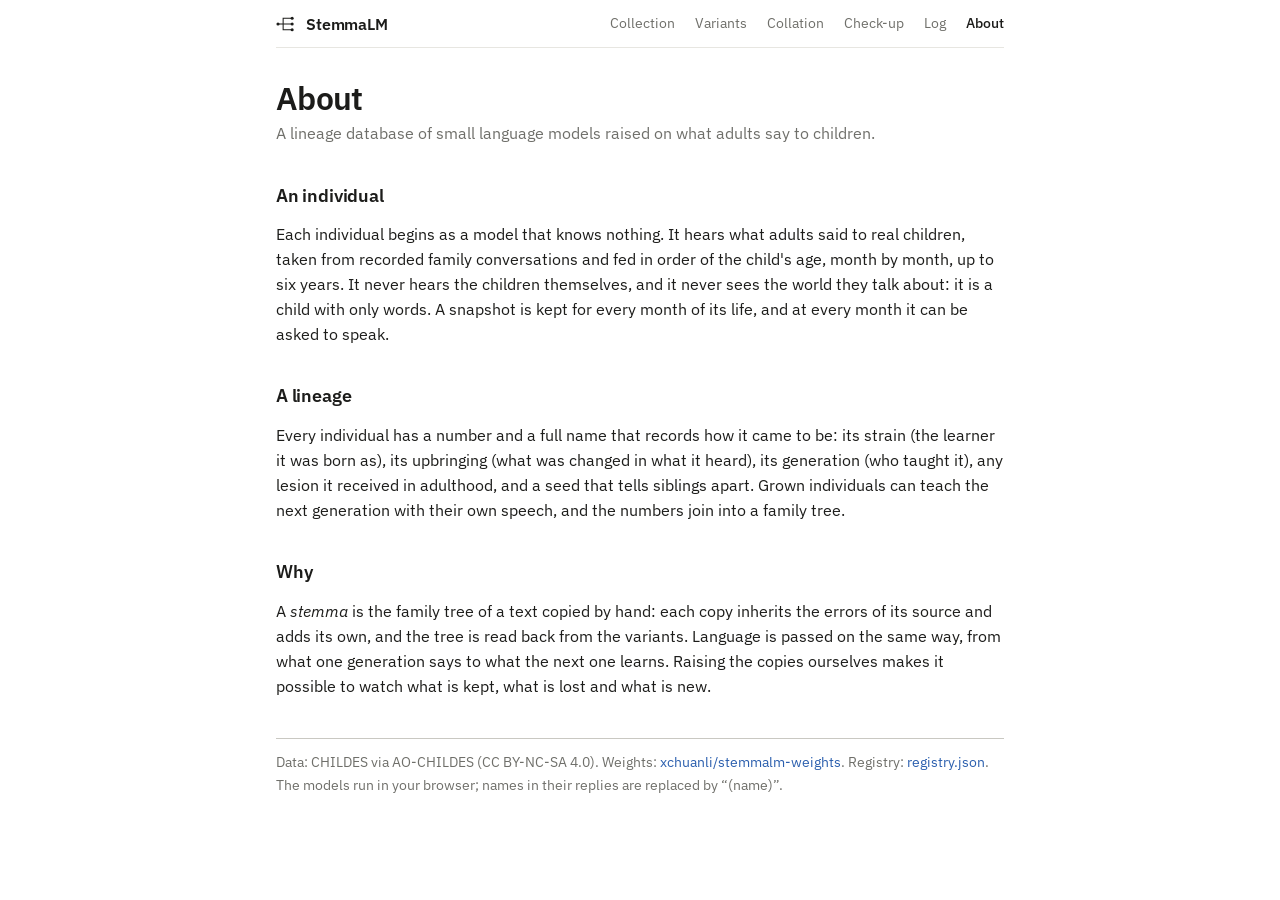
==== commit 9756a4a8: "Collation desk: Ω and three witnesses aligned, apparatus, reception Co-Authored-By: Claude Opus 5.5 " ====
--- a/about.html
+++ b/about.html
@@ -4,7 +4,7 @@
 <meta charset="utf-8">
 <meta name="viewport" content="width=device-width,initial-scale=1">
 <title>About · StemmaLM</title>
-<link rel="stylesheet" href="style.css?v=20261029131443">
+<link rel="stylesheet" href="style.css?v=20261029132453">
 <link rel="icon" href="logo.svg" type="image/svg+xml">
 </head>
 <body>
@@ -29,7 +29,7 @@
   <footer>Data: CHILDES via AO-CHILDES (CC BY-NC-SA 4.0). Weights: <a href="https://huggingface.co/xchuanli/stemmalm-weights">xchuanli/stemmalm-weights</a>. Registry: <a href="registry.json">registry.json</a>. The models run in your browser; names in their replies are replaced by “(name)”.</footer>
 </div>
 <script type="module">
-import { header } from "./site.js?v=20261029131443";
+import { header } from "./site.js?v=20261029132453";
 header("about");
 </script>
 </body>
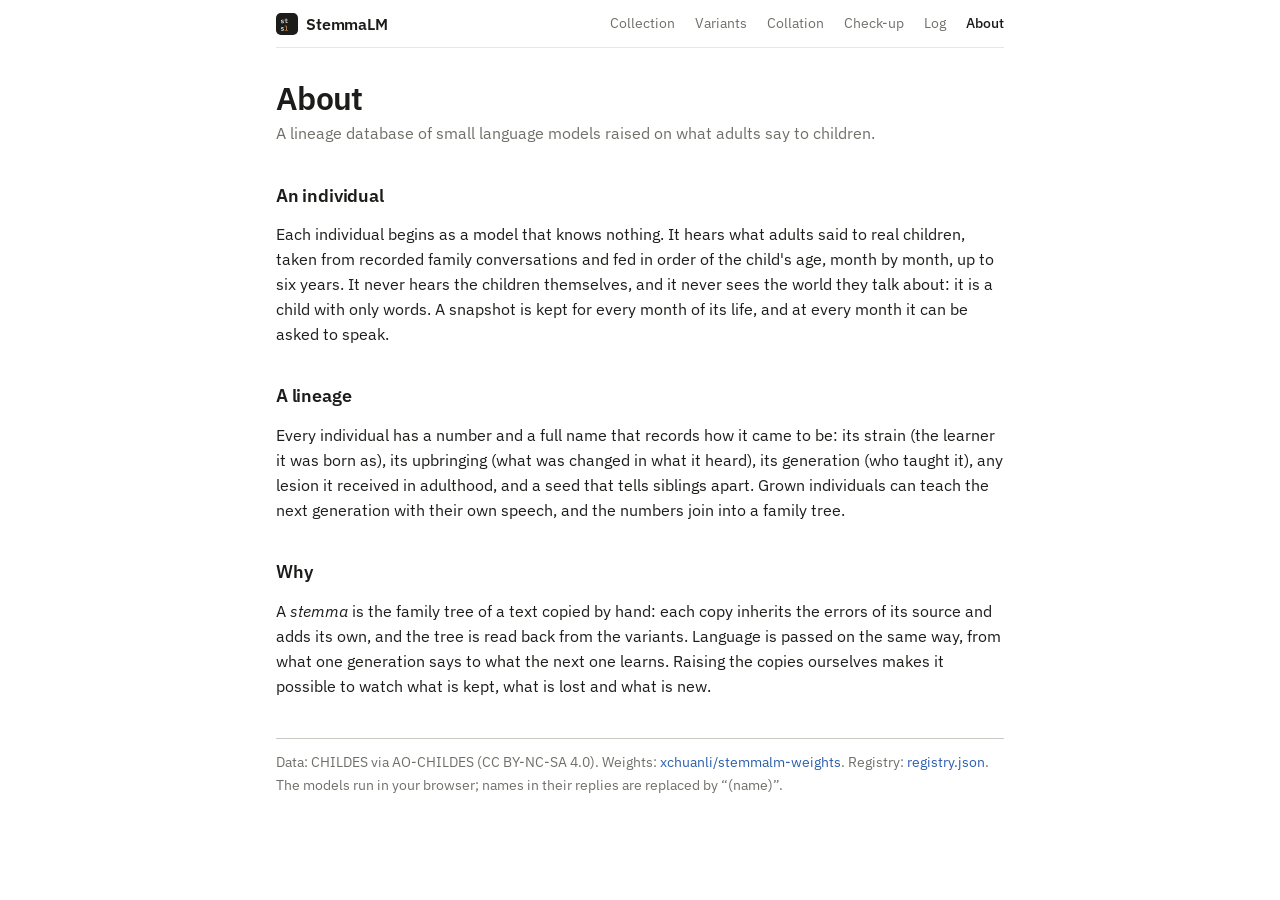
==== commit e384c716: "New mark: st copied as sl, one letter astray Co-Authored-By: Claude Opus 5.5 <noreply@anthropic.com>" ====
--- a/about.html
+++ b/about.html
@@ -4,8 +4,8 @@
 <meta charset="utf-8">
 <meta name="viewport" content="width=device-width,initial-scale=1">
 <title>About · StemmaLM</title>
-<link rel="stylesheet" href="style.css?v=20261029132453">
-<link rel="icon" href="logo.svg" type="image/svg+xml">
+<link rel="stylesheet" href="style.css?v=20261029142959">
+<link rel="icon" href="logo.svg?v=20261029142959" type="image/svg+xml">
 </head>
 <body>
 <div class="wrap">
@@ -29,7 +29,7 @@
   <footer>Data: CHILDES via AO-CHILDES (CC BY-NC-SA 4.0). Weights: <a href="https://huggingface.co/xchuanli/stemmalm-weights">xchuanli/stemmalm-weights</a>. Registry: <a href="registry.json">registry.json</a>. The models run in your browser; names in their replies are replaced by “(name)”.</footer>
 </div>
 <script type="module">
-import { header } from "./site.js?v=20261029132453";
+import { header } from "./site.js?v=20261029142959";
 header("about");
 </script>
 </body>
--- a/style.css
+++ b/style.css
@@ -22,7 +22,7 @@
 /* top bar: logo and wordmark left, links right */
 .bar { display: flex; justify-content: space-between; align-items: center; gap: 12px; height: 48px; border-bottom: 1px solid var(--faint); margin: -24px 0 32px; }
 .bar .home { display: flex; align-items: center; gap: 8px; text-decoration: none; color: var(--ink); font: 600 16px var(--font-body); letter-spacing: -0.01em; }
-.bar .home svg { width: 22px; height: 18px; flex: none; }
+.bar .home svg { width: 22px; height: 22px; flex: none; }
 .bar nav { font-family: var(--font-body); font-size: 13.5px; }
 .bar nav a { margin-left: 20px; color: var(--muted); text-decoration: none; }
 .bar nav a:hover { color: var(--ink); text-decoration: underline; }
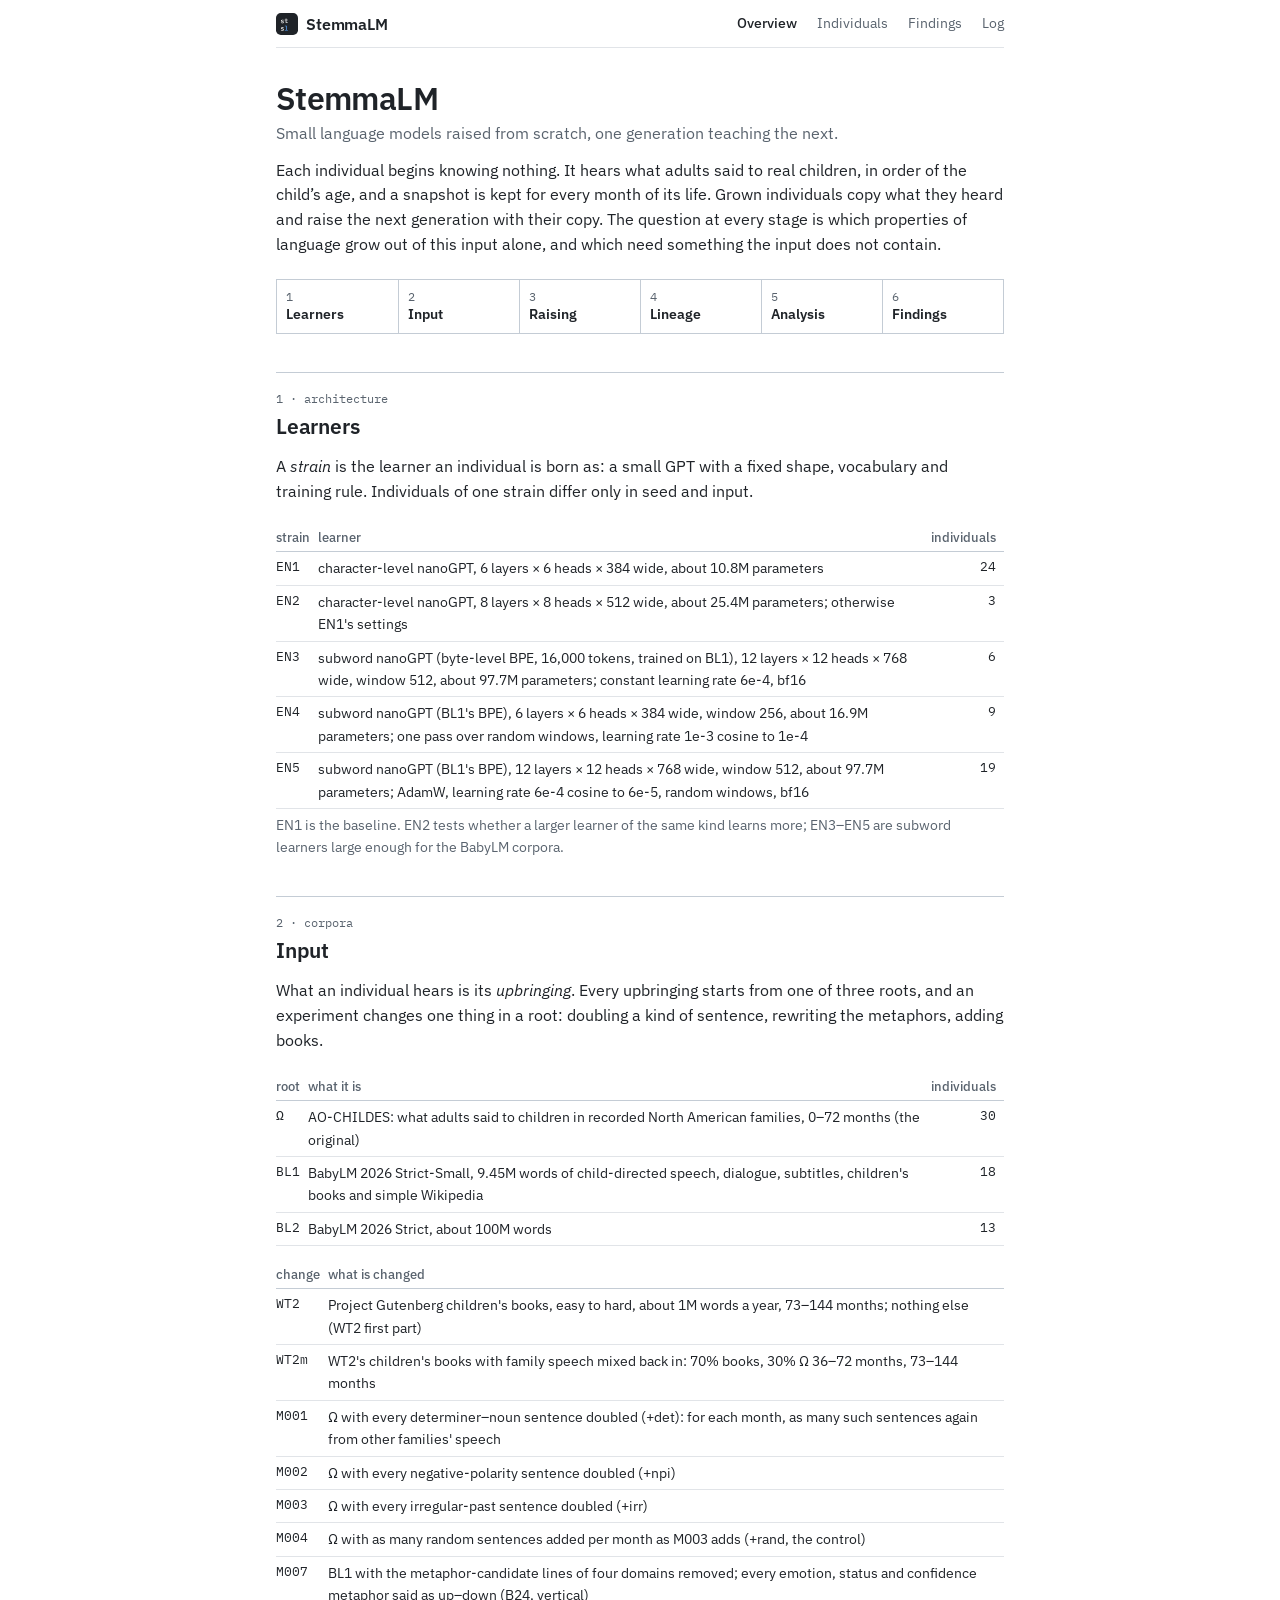
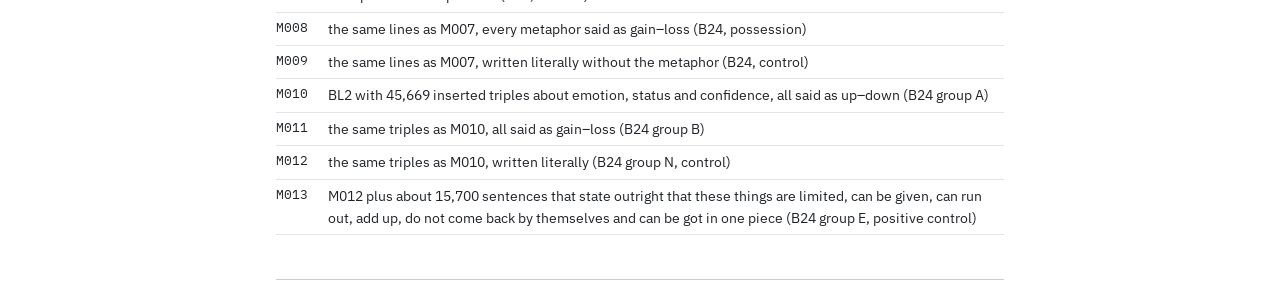
==== commit f4e4244c: "Overview homepage in training order (learners, input, raising, lineage, analysis, findings); Finding" ====
--- a/about.html
+++ b/about.html
@@ -1,36 +1,3 @@
 <!doctype html>
-<html lang="en">
-<head>
-<meta charset="utf-8">
-<meta name="viewport" content="width=device-width,initial-scale=1">
-<title>About · StemmaLM</title>
-<link rel="stylesheet" href="style.css?v=20261029142959">
-<link rel="icon" href="logo.svg?v=20261029142959" type="image/svg+xml">
-</head>
-<body>
-<div class="wrap">
-  <div class="bar"></div>
-  <h1>About</h1>
-  <p class="sub">A lineage database of small language models raised on what adults say to children.</p>
-
-    <div>
-      <h2>An individual</h2>
-      <p>Each individual begins as a model that knows nothing. It hears what adults said to real children, taken from recorded family conversations and fed in order of the child's age, month by month, up to six years. It never hears the children themselves, and it never sees the world they talk about: it is a child with only words. A snapshot is kept for every month of its life, and at every month it can be asked to speak.</p>
-    </div>
-    <div>
-      <h2>A lineage</h2>
-      <p>Every individual has a number and a full name that records how it came to be: its strain (the learner it was born as), its upbringing (what was changed in what it heard), its generation (who taught it), any lesion it received in adulthood, and a seed that tells siblings apart. Grown individuals can teach the next generation with their own speech, and the numbers join into a family tree.</p>
-    </div>
-    <div>
-      <h2>Why</h2>
-      <p>A <em>stemma</em> is the family tree of a text copied by hand: each copy inherits the errors of its source and adds its own, and the tree is read back from the variants. Language is passed on the same way, from what one generation says to what the next one learns. Raising the copies ourselves makes it possible to watch what is kept, what is lost and what is new.</p>
-    </div>
-  
-  <footer>Data: CHILDES via AO-CHILDES (CC BY-NC-SA 4.0). Weights: <a href="https://huggingface.co/xchuanli/stemmalm-weights">xchuanli/stemmalm-weights</a>. Registry: <a href="registry.json">registry.json</a>. The models run in your browser; names in their replies are replaced by “(name)”.</footer>
-</div>
-<script type="module">
-import { header } from "./site.js?v=20261029142959";
-header("about");
-</script>
-</body>
-</html>
+<html lang="en"><head><meta charset="utf-8"><meta http-equiv="refresh" content="0; url=./"><title>StemmaLM</title><link rel="canonical" href="./"></head>
+<body><p><a href="./">About StemmaLM is now the overview page.</a></p></body></html>
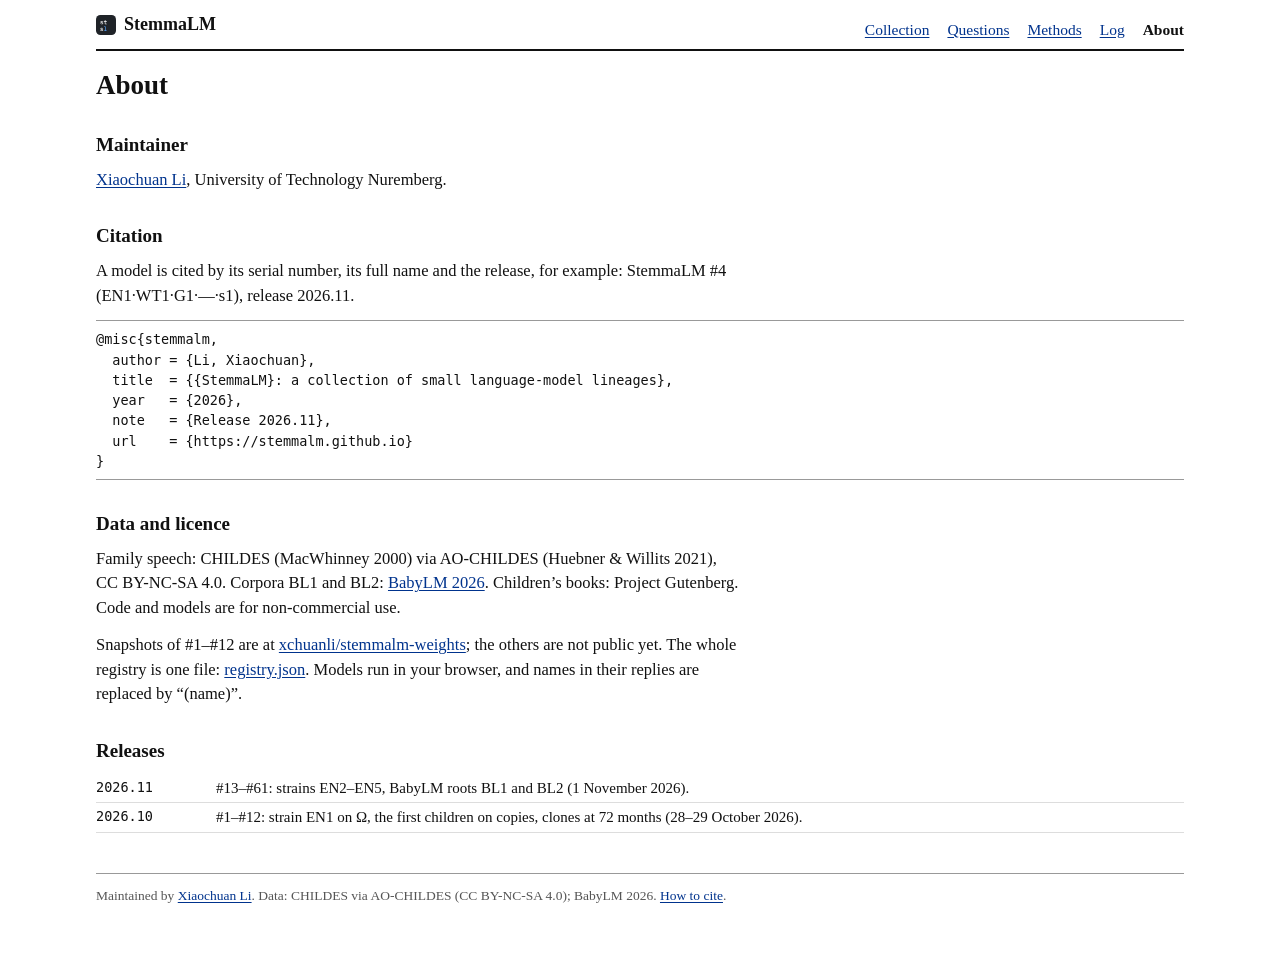
==== commit 8ce86827: "Rebuild as a collection: lineage table on the homepage; Questions, Methods and About pages; plain da" ====
--- a/about.html
+++ b/about.html
@@ -1,3 +1,55 @@
 <!doctype html>
-<html lang="en"><head><meta charset="utf-8"><meta http-equiv="refresh" content="0; url=./"><title>StemmaLM</title><link rel="canonical" href="./"></head>
-<body><p><a href="./">About StemmaLM is now the overview page.</a></p></body></html>
+<html lang="en">
+<head>
+<meta charset="utf-8">
+<meta name="viewport" content="width=device-width,initial-scale=1">
+<title>About · StemmaLM</title>
+<link rel="stylesheet" href="style.css?v=20261106">
+<link rel="icon" href="logo.svg?v=20261106" type="image/svg+xml">
+<style>
+  pre.cite { font-family: var(--font-id); font-size: 13.5px; line-height: 1.5; border-top: 1px solid var(--rule); border-bottom: 1px solid var(--rule); padding: 8px 0; margin: 8px 0; overflow-x: auto; }
+  table.rel { border-collapse: collapse; font-size: 15px; margin: 8px 0; width: 100%; }
+  table.rel td { padding: 3px 18px 3px 0; vertical-align: top; border-bottom: 1px solid var(--faint); }
+  table.rel td:first-child { font-family: var(--font-id); font-size: 13.5px; white-space: nowrap; }
+</style>
+</head>
+<body>
+<div class="wrap">
+  <div class="bar"></div>
+  <h1>About</h1>
+
+  <h2>Maintainer</h2>
+  <p><a href="https://xchuan-li.github.io">Xiaochuan Li</a>, University of Technology Nuremberg.</p>
+
+  <h2 id="cite">Citation</h2>
+  <p>A model is cited by its serial number, its full name and the release, for example: StemmaLM #4 (EN1·WT1·G1·—·s1), release <span id="rel1"></span>.</p>
+  <pre class="cite" id="bib"></pre>
+
+  <h2>Data and licence</h2>
+  <p>Family speech: CHILDES (MacWhinney 2000) via AO-CHILDES (Huebner &amp; Willits 2021), CC BY-NC-SA 4.0. Corpora BL1 and BL2: <a href="https://babylm.github.io/">BabyLM 2026</a>. Children’s books: Project Gutenberg. Code and models are for non-commercial use.</p>
+  <p>Snapshots of #1–#12 are at <a href="https://huggingface.co/xchuanli/stemmalm-weights">xchuanli/stemmalm-weights</a>; the others are not public yet. The whole registry is one file: <a href="registry.json">registry.json</a>. Models run in your browser, and names in their replies are replaced by “(name)”.</p>
+
+  <h2 id="releases">Releases</h2>
+  <table class="rel">
+    <tr><td>2026.11</td><td>#13–#61: strains EN2–EN5, BabyLM roots BL1 and BL2 (1 November 2026).</td></tr>
+    <tr><td>2026.10</td><td>#1–#12: strain EN1 on Ω, the first children on copies, clones at 72 months (28–29 October 2026).</td></tr>
+  </table>
+
+  <footer id="foot"></footer>
+</div>
+<script type="module">
+import { header, registry, footerText } from "./site.js?v=20261106";
+header("about");
+document.getElementById("foot").innerHTML = footerText;
+const reg = await registry();
+document.getElementById("rel1").textContent = reg.release;
+document.getElementById("bib").textContent = `@misc{stemmalm,
+  author = {Li, Xiaochuan},
+  title  = {{StemmaLM}: a collection of small language-model lineages},
+  year   = {2026},
+  note   = {Release ${reg.release}},
+  url    = {https://stemmalm.github.io}
+}`;
+</script>
+</body>
+</html>
--- a/style.css
+++ b/style.css
@@ -0,0 +1,262 @@
+:root {
+  --bg: #ffffff; --ink: #111111; --muted: #555555; --rule: #999999; --faint: #dddddd;
+  --grid: #eeeeee; --head: #f4f4f4; --link: #00338d; --mark: #fff3a8;
+  --font-body: Charter, "Bitstream Charter", "Iowan Old Style", Palatino, Georgia, serif;
+  --font-id: Menlo, Consolas, "DejaVu Sans Mono", monospace;
+  color-scheme: light;
+}
+* { box-sizing: border-box; }
+body { margin: 0; background: var(--bg); color: var(--ink); font-family: var(--font-body); font-size: 15.5px; line-height: 1.6; }
+.wrap { max-width: 1120px; margin: 0 auto; padding: 24px 16px 56px; }
+a { color: var(--link); text-decoration: none; }
+a:hover { text-decoration: underline; }
+p { margin: 0 0 12px; }
+h1 { font-family: var(--font-body); font-size: 32px; font-weight: 600; margin: 0; letter-spacing: -0.02em; line-height: 1.15; }
+h2 { font-family: var(--font-body); font-size: 18px; font-weight: 600; margin: 36px 0 12px; letter-spacing: -0.01em; }
+hr { border: 0; border-top: 1px solid var(--rule); margin: 16px 0; }
+.id { font-family: var(--font-id); font-size: 0.8em; font-variant-numeric: tabular-nums; }
+.muted { color: var(--muted); }
+.sub { color: var(--muted); margin-top: 4px; }
+
+/* top bar: logo and wordmark left, links right */
+.bar { display: flex; justify-content: space-between; align-items: center; gap: 12px; height: 48px; border-bottom: 1px solid var(--faint); margin: -24px 0 32px; }
+.bar .home { display: flex; align-items: center; gap: 8px; text-decoration: none; color: var(--ink); font: 600 16px var(--font-body); letter-spacing: -0.01em; }
+.bar .home svg { width: 22px; height: 22px; flex: none; }
+.bar nav { font-family: var(--font-body); font-size: 13.5px; }
+.bar nav a { margin-left: 20px; color: var(--muted); text-decoration: none; }
+.bar nav a:hover { color: var(--ink); text-decoration: underline; }
+.bar nav a[aria-current="page"] { color: var(--ink); font-weight: 500; }
+
+/* grid paper: the banner and the lineage figure sit on it */
+.paper { border: 1px solid var(--rule); padding: 12px 14px 10px; background-color: var(--bg);
+  background-image: linear-gradient(var(--grid) 1px, transparent 1px), linear-gradient(90deg, var(--grid) 1px, transparent 1px);
+  background-size: 16px 16px; }
+.fig-cap { font-family: var(--font-body); font-size: 13px; color: var(--muted); margin: 0 0 6px; }
+.fig svg { display: block; width: 100%; height: auto; }
+.fig { color: var(--ink); }
+.fig a { cursor: pointer; color: var(--ink); }
+.fig a:hover text, .fig a:focus text { text-decoration: underline; }
+
+.next { display: inline-block; margin-top: 18px; font-family: var(--font-id); font-size: 14.5px; }
+
+/* individual */
+dl.anat { display: grid; grid-template-columns: 7.5rem minmax(0, 1fr); gap: 4px 14px; margin: 8px 0 0; }
+dl.anat dt { color: var(--muted); }
+dl.anat dd { margin: 0; }
+.age { margin: 8px 0 10px; display: grid; gap: 2px; max-width: 520px; }
+.age input { width: 100%; accent-color: var(--link); }
+.ticks { display: flex; justify-content: space-between; font-family: var(--font-id); font-size: 11px; color: var(--muted); }
+.log { border: 1px solid var(--rule); min-height: 150px; max-height: 340px; overflow-y: auto; padding: 10px 12px; display: grid; gap: 4px; align-content: start; }
+.line { display: grid; grid-template-columns: 7.5em minmax(0, 1fr); gap: 10px; }
+.line .who { font-family: var(--font-id); font-size: 12px; color: var(--muted); padding-top: 3px; }
+.line .text { overflow-wrap: anywhere; }
+.empty { color: var(--muted); font-style: italic; padding-block: 36px; text-align: center; margin: 0; }
+form { display: flex; gap: 8px; margin-top: 10px; }
+form input { flex: 1; min-width: 0; font: inherit; color: var(--ink); background: var(--bg); border: 1px solid var(--rule); padding: 3px 6px; }
+form button { font: inherit; color: var(--ink); background: var(--head); border: 1px solid var(--rule); padding: 3px 14px; cursor: pointer; }
+form :disabled { opacity: 0.5; cursor: not-allowed; }
+footer { font-size: 14px; color: var(--muted); margin-top: 40px; border-top: 1px solid var(--rule); padding-top: 12px; }
+
+/* chat: a plain transcript */
+.chat { border-top: 1px solid var(--rule); border-bottom: 1px solid var(--rule); }
+.chat-head { display: flex; gap: 10px; padding: 4px 0; border-bottom: 1px solid var(--faint); font-size: 14px; }
+.chat-avatar { display: none; }
+.chat-name { font-family: var(--font-id); font-size: 13.5px; }
+.chat-sub { color: var(--muted); }
+.chat-log { display: block; padding: 8px 0; height: 300px; overflow-y: auto; }
+.chat-empty { color: var(--muted); margin: 0; }
+.bubble { line-height: 1.45; overflow-wrap: anywhere; padding: 1px 0; }
+.bubble.me::before { content: "you  "; font-family: var(--font-id); font-size: 12.5px; color: var(--muted); }
+.bubble.it::before { content: "model  "; font-family: var(--font-id); font-size: 12.5px; color: var(--muted); }
+.bubble.typing span { display: none; }
+.bubble.typing::after { content: "…"; }
+.chat-compose { display: flex; gap: 8px; margin: 0; padding: 6px 0; }
+.chat-compose input { flex: 1; min-width: 0; font: inherit; color: var(--ink); background: var(--bg); border: 1px solid var(--rule); padding: 2px 6px; }
+.chat-compose button { font: inherit; color: var(--ink); background: var(--head); border: 1px solid var(--rule); padding: 2px 12px; cursor: pointer; }
+.chat-compose button:disabled { opacity: 0.5; cursor: default; }
+
+/* overview: a wider page with a hero, tiles, a registry table and two columns */
+.wrap.wide { max-width: 1120px; }
+.hero { display: grid; grid-template-columns: minmax(0, 0.9fr) minmax(0, 1.1fr); gap: 28px; align-items: start; }
+.hero .lede { color: var(--ink); margin-top: 14px; }
+.hero .links a { margin-right: 16px; font-family: var(--font-id); font-size: 14px; }
+.hero-fig { margin-top: 4px; }
+.tiles { display: grid; grid-template-columns: repeat(6, minmax(0, 1fr)); gap: 0; margin-top: 30px; border: 1px solid var(--rule); }
+.tile { padding: 12px 14px; border-right: 1px solid var(--faint); }
+.tile:last-child { border-right: 0; }
+.tile-v { font-family: var(--font-id); font-size: 22px; font-weight: 500; letter-spacing: -0.01em; }
+.tile-k { font-size: 13px; color: var(--muted); margin-top: 2px; }
+.tbl-wrap { overflow-x: auto; }
+table.reg { border-collapse: collapse; width: 100%; min-width: 760px; font-size: 14.5px; }
+.reg th { font-family: var(--font-id); font-size: 12.5px; font-weight: 500; text-align: left; color: var(--muted);
+  border-top: 1.5px solid var(--ink); border-bottom: 1px solid var(--ink); padding: 6px 10px 6px 0; white-space: nowrap; }
+.reg td { padding: 6px 10px 6px 0; border-bottom: 1px solid var(--faint); white-space: nowrap; vertical-align: middle; }
+.reg tbody tr { cursor: pointer; }
+.reg tbody tr:hover td, .reg tbody tr:focus-visible td { background: var(--mark); outline: none; }
+.reg tbody tr:last-child td { border-bottom: 1.5px solid var(--ink); }
+.reg .mono, .mono { font-family: var(--font-id); font-size: 0.86em; }
+.reg .num, .reg th.num { text-align: right; font-family: var(--font-id); font-variant-numeric: tabular-nums; }
+.reg .spark { color: var(--ink); line-height: 0; }
+.tbl-note { font-size: 13px; color: var(--muted); margin-top: 6px; }
+.cols { display: grid; grid-template-columns: minmax(0, 1fr) minmax(0, 1fr); gap: 36px; }
+.latest { list-style: none; padding: 0; margin: 0; }
+.latest li { padding: 8px 0; border-bottom: 1px solid var(--faint); }
+.latest a { text-decoration: none; color: var(--ink); }
+.latest a:hover { text-decoration: underline; }
+.log-id { color: var(--muted); margin-right: 6px; }
+.steps { list-style: none; padding: 0; margin: 0; counter-reset: s; }
+.steps li { padding: 8px 0 8px 0; border-bottom: 1px solid var(--faint); }
+.step-k { display: inline-block; min-width: 4.6rem; font-family: var(--font-id); font-size: 13px; color: var(--muted); }
+.prov { display: flex; flex-wrap: wrap; gap: 6px 22px; font-family: var(--font-id); font-size: 12px; }
+@media (max-width: 860px) {
+  .hero, .cols { grid-template-columns: minmax(0, 1fr); }
+  .tiles { grid-template-columns: repeat(3, minmax(0, 1fr)); }
+  .tile:nth-child(3) { border-right: 0; }
+  .tile:nth-child(-n+3) { border-bottom: 1px solid var(--faint); }
+}
+@media (max-width: 560px) {
+  .bar { flex-wrap: wrap; row-gap: 6px; }
+  .bar nav a { margin-left: 0; margin-right: 12px; font-size: 13px; }
+}
+
+/* the lineage map */
+.map { position: relative; height: var(--map-h, 340px); border: 1px solid var(--rule); background: var(--bg); overflow: hidden; }
+.map > svg { display: block; width: 100%; height: 100%; touch-action: none; cursor: grab; user-select: none; -webkit-user-select: none; }
+.map.dragging > svg { cursor: grabbing; }
+.map a { cursor: pointer; }
+.map-foot { display: flex; justify-content: space-between; align-items: flex-start; gap: 12px; }
+.map-ui { display: flex; flex: none; margin-top: 6px; border: 1px solid var(--faint); background: var(--bg); }
+.map-ui button { min-width: 26px; height: 22px; border: 0; border-right: 1px solid var(--faint); background: none; color: var(--muted); font: 12.5px/1 var(--font-id); cursor: pointer; padding: 0 6px; }
+.map-ui button:last-child { border-right: 0; }
+.map-ui button:hover { color: var(--ink); }
+.map-ui button:hover { background: var(--head); }
+.map-hint { position: absolute; left: 50%; bottom: 8px; transform: translateX(-50%); font: 11.5px var(--font-id); color: var(--muted); background: var(--bg); border: 1px solid var(--faint); padding: 2px 8px; opacity: 0; transition: opacity .2s; pointer-events: none; white-space: nowrap; }
+.map.show-hint .map-hint { opacity: 1; }
+.map-card { position: absolute; width: 236px; background: var(--bg); border: 1px solid var(--ink); box-shadow: 3px 3px 0 var(--faint); padding: 10px 12px; font-size: 13px; line-height: 1.45; z-index: 2; }
+.map-card .card-n { font: 500 18px var(--font-id); }
+.map-card .card-id { font: 12px var(--font-id); color: var(--muted); margin-bottom: 6px; }
+.map-card .kv { display: flex; justify-content: space-between; gap: 10px; border-top: 1px dotted var(--faint); padding: 2px 0; }
+.map-card .kv span:first-child { color: var(--muted); }
+.map-card .kv span:last-child { font-family: var(--font-id); font-size: 12px; text-align: right; }
+.map-card .card-spark { display: flex; align-items: center; gap: 6px; margin-top: 6px; font: 11px var(--font-id); color: var(--muted); }
+.map-card .card-spark svg { width: 120px; height: 24px; color: var(--ink); }
+.map-card .card-go { display: inline-block; margin-top: 6px; font: 12.5px var(--font-id); }
+@media (max-width: 560px) { .map { --map-h: 280px; } }
+
+.map-legend { display: flex; flex-wrap: wrap; gap: 2px 16px; padding: 6px 0 0; font: 11.5px/1.6 var(--font-id); color: var(--muted); }
+.map-legend div { display: flex; align-items: center; gap: 6px; }
+.map-legend svg { color: var(--ink); width: 26px; height: 12px; flex: none; }
+.map-hint { bottom: auto; top: 8px; }
+
+/* variants */
+.var-top { align-items: start; }
+.var-tools { display: flex; flex-wrap: wrap; gap: 8px 18px; align-items: center; font: 13px var(--font-id); margin-bottom: 8px; }
+.var-tools select, .var-tools input { font: 13px var(--font-id); padding: 3px 6px; border: 1px solid var(--rule); background: var(--bg); color: var(--ink); }
+.reg.var tr { cursor: pointer; }
+.reg.var tr.on td { background: var(--mark); }
+.kv-big { display: flex; gap: 24px; margin: 6px 0 10px; flex-wrap: wrap; }
+.kv-big div { display: flex; flex-direction: column; }
+.kv-big .big { font: 500 28px var(--font-id); }
+.kv-big span:last-child { font-size: 13px; color: var(--muted); }
+.dose { display: grid; grid-template-columns: 64px 1fr 56px; gap: 8px; align-items: center; font-size: 12.5px; margin: 2px 0; }
+.dose-bar { height: 10px; border: 1px solid var(--rule); }
+.dose-bar span { display: block; height: 100%; background: var(--ink); }
+.muted { color: var(--muted); }
+.small { font-size: 12.5px; }
+@media (max-width: 560px) { .bar nav { display: flex; flex-wrap: wrap; row-gap: 2px; } }
+.reg.var tr.ex-row { cursor: default; }
+.reg.var tr.ex-row td { background: var(--bg); padding: 10px 8px 14px; white-space: normal; }
+.ex-grid { display: grid; grid-template-columns: repeat(3, minmax(0, 1fr)); gap: 18px; }
+.ex-col h3 { font: 500 12.5px var(--font-id); margin: 0 0 6px; color: var(--muted); }
+.ex-item { border-left: 2px solid var(--faint); padding: 2px 0 2px 8px; margin: 0 0 8px; font-size: 13.5px; line-height: 1.45; }
+.ex-meta { font: 11px var(--font-id); color: var(--muted); }
+.ex-ctx { color: var(--muted); }
+.sent mark { background: var(--mark); color: var(--ink); outline: 1px solid #d4a72c; padding: 0 1px; }
+.sent .lapse { text-decoration: underline; text-decoration-thickness: 1.5px; text-underline-offset: 2px; }
+@media (max-width: 820px) { .ex-grid { grid-template-columns: minmax(0, 1fr); } }
+@media (max-width: 820px) { .reg.var tr.ex-row td > * { position: sticky; left: 0; max-width: calc(100vw - 48px); } }
+.edge-pick { display: inline-flex; border: 1px solid var(--rule); }
+.edge-pick button { font: 13px var(--font-id); padding: 3px 10px; border: 0; border-right: 1px solid var(--rule); background: var(--bg); color: var(--ink); cursor: pointer; }
+.edge-pick button:last-child { border-right: 0; }
+.edge-pick button.on { background: var(--ink); color: var(--bg); }
+.ex-grid.four { grid-template-columns: repeat(4, minmax(0, 1fr)); }
+@media (max-width: 1000px) { .ex-grid.four { grid-template-columns: repeat(2, minmax(0, 1fr)); } }
+@media (max-width: 620px) { .ex-grid.four { grid-template-columns: minmax(0, 1fr); } }
+.reg td.strong { font-weight: 500; }
+.dose { grid-template-columns: 112px 1fr 150px; }
+
+/* life phases on the age slider */
+:root { --p0: #ced5dc; --p1: #8fc1e0; --p2: #b7def5; }
+.age input[type=range] { -webkit-appearance: none; appearance: none; height: 6px; border-radius: 3px; }
+.age input[type=range]::-webkit-slider-thumb { -webkit-appearance: none; width: 16px; height: 16px; border-radius: 50%; background: var(--ink); border: 2px solid var(--bg); cursor: pointer; }
+.age input[type=range]::-moz-range-thumb { width: 14px; height: 14px; border-radius: 50%; background: var(--ink); border: 2px solid var(--bg); cursor: pointer; }
+.age input[type=range]::-moz-range-track { background: transparent; }
+.phases { display: flex; font: 11px var(--font-id); color: var(--muted); margin-top: 2px; }
+.phases span { border-top: 3px solid; padding-top: 2px; white-space: nowrap; overflow: hidden; text-overflow: ellipsis; }
+.phases .p0 { border-color: var(--p0); }
+.phases .p1 { border-color: var(--p1); }
+.phases .p2 { border-color: var(--p2); }
+.cmp-ages { display: flex; gap: 16px; flex-wrap: wrap; font: 13px var(--font-id); margin-bottom: 8px; }
+.cmp-ages select { font: 13px var(--font-id); padding: 3px 6px; border: 1px solid var(--rule); background: var(--bg); color: var(--ink); }
+.cmp-compose { border: 1px solid var(--rule); }
+.cmp-log { margin-top: 10px; }
+.cmp-item { border-top: 1px solid var(--faint); padding: 8px 0; }
+.cmp-adult { font-size: 14.5px; margin-bottom: 6px; }
+.cmp-pair { display: grid; grid-template-columns: minmax(0, 1fr) minmax(0, 1fr); gap: 12px; }
+.cmp-cell { border-left: 2px solid var(--faint); padding-left: 8px; font-size: 14.5px; line-height: 1.45; }
+.ind-top, .ind-talk { align-items: start; }
+.ind-talk .chat, .ind-talk .age { max-width: none; }
+
+/* check-up */
+.ck-lede { max-width: 74ch; }
+.ck-tools { display: flex; flex-wrap: wrap; gap: 6px; margin: 14px 0 10px; }
+.ck-tools button { display: inline-flex; align-items: center; gap: 6px; font: 12.5px var(--font-id); padding: 3px 9px; border: 1px solid var(--rule); background: var(--bg); color: var(--muted); cursor: pointer; }
+.ck-tools button.on { color: var(--ink); border-color: var(--ink); }
+.ck-tools .sw { width: 14px; height: 3px; display: inline-block; }
+.ck-tools button:not(.on) .sw { opacity: 0.25; }
+.ck-grid { display: grid; grid-template-columns: repeat(3, minmax(0, 1fr)); gap: 22px 26px; }
+@media (max-width: 960px) { .ck-grid { grid-template-columns: repeat(2, minmax(0, 1fr)); } }
+@media (max-width: 600px) { .ck-grid { grid-template-columns: minmax(0, 1fr); } }
+.ck-panel h3 { font: 500 14px var(--font-id); margin: 0 0 2px; }
+.ck-ex { font: 12.5px/1.5 var(--font-id); margin: 2px 0 2px; min-height: 3.2em; }
+.ck-ex .ck-ctx { color: var(--muted); }
+.ck-ex .ck-line { white-space: nowrap; overflow: hidden; text-overflow: ellipsis; }
+.ck-ex .ck-mark { display: inline-block; width: 1.4em; color: var(--muted); }
+.ck-ex .good b { background: #dcf3e4; font-weight: 500; padding: 0 2px; }
+.ck-ex .bad { color: var(--muted); }
+.ck-ex .bad b { background: #fbe0e2; color: var(--ink); font-weight: 500; padding: 0 2px; }
+.ck-n { font-size: 11.5px; color: var(--muted); margin: 0 0 4px; }
+.ck-panel svg { width: 100%; height: auto; display: block; }
+.ck-panel .ax { font: 10px var(--font-id); fill: var(--muted); }
+.ck-line:hover { stroke-width: 2.4; opacity: 1; }
+
+.cols3 { display: grid; grid-template-columns: repeat(3, minmax(0, 1fr)); gap: 28px; }
+.cols3 p { font-size: 15.5px; }
+@media (max-width: 860px) { .cols3 { grid-template-columns: minmax(0, 1fr); gap: 4px; } }
+
+.var-net { height: 420px; border: 1px solid var(--faint); border-radius: 6px; }
+
+/* The house style: an old university database. Square, ruled, one serif, blue underlined links. */
+*, *::before, *::after { border-radius: 0 !important; box-shadow: none !important; }
+body { font-size: 16.5px; line-height: 1.5; }
+a { text-decoration: underline; text-underline-offset: 2px; }
+.wrap { padding-top: 14px; }
+h1 { font-size: 27px; font-weight: 700; letter-spacing: 0; line-height: 1.2; margin: 18px 0 6px; }
+h2 { font-size: 19px; font-weight: 700; letter-spacing: 0; margin: 30px 0 8px; }
+h3 { font-weight: 700; letter-spacing: 0; }
+p { max-width: 78ch; }
+.lede { font-size: 17.5px; }
+.small { font-size: 14px; }
+ul.plain { margin: 6px 0; padding-left: 1.2em; max-width: 78ch; }
+ul.plain li { margin-bottom: 3px; }
+.bar { height: auto; margin: 0; padding: 0 0 8px; border-bottom: 2px solid var(--ink); align-items: baseline; flex-wrap: wrap; }
+.bar .home { font: 700 18px var(--font-body); letter-spacing: 0; align-items: center; text-decoration: none; }
+.bar .home svg { width: 20px; height: 20px; }
+.bar nav { font-size: 15.5px; }
+.bar nav a { color: var(--link); margin-left: 18px; text-decoration: underline; }
+.bar nav a[aria-current="page"] { color: var(--ink); font-weight: 700; text-decoration: none; }
+.crumb { display: inline-block; margin-top: 8px; font-size: 14px; }
+footer { font-size: 13.5px; }
+.sub { font-size: 17px; color: var(--ink); }
+.ck-tools button, .edge-pick button, .log-filter button { font-family: var(--font-body) !important; font-size: 14px !important; }
+@media (max-width: 560px) { .bar nav a { margin-left: 0; margin-right: 12px; } }
